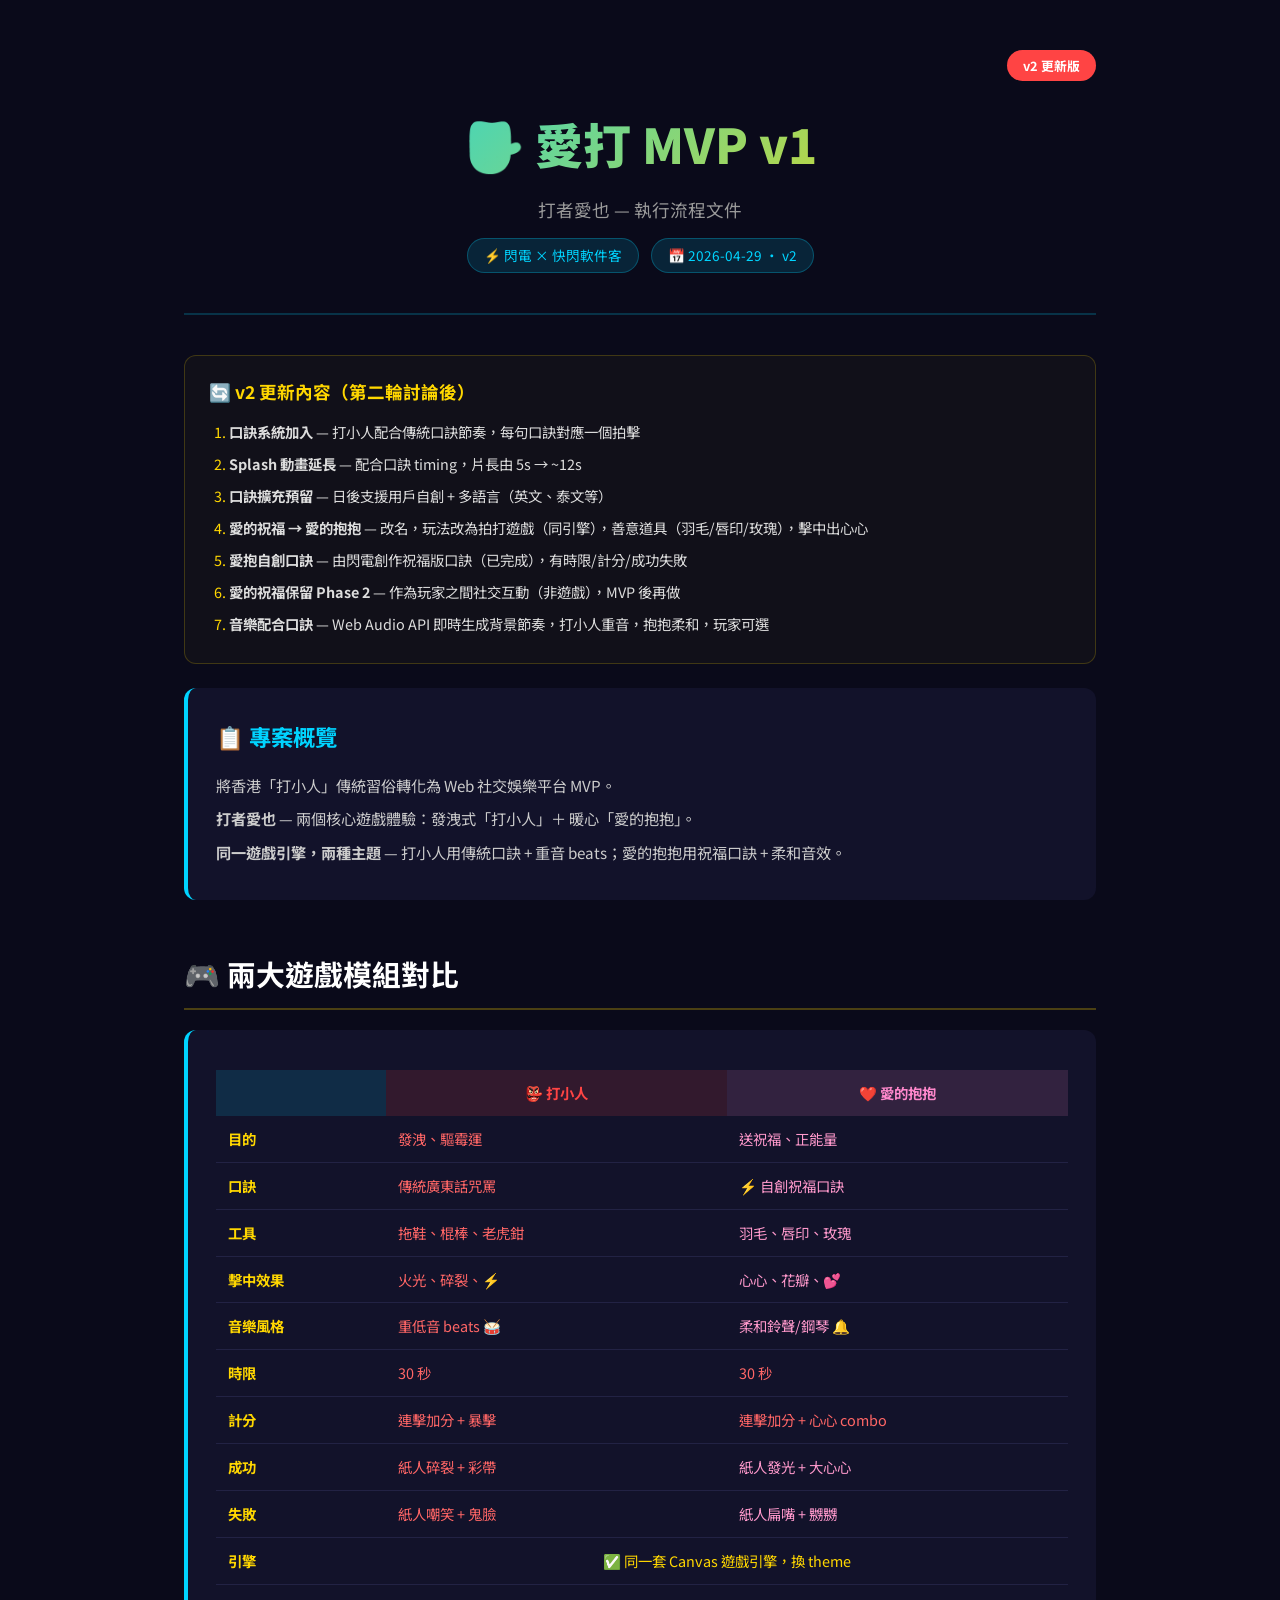
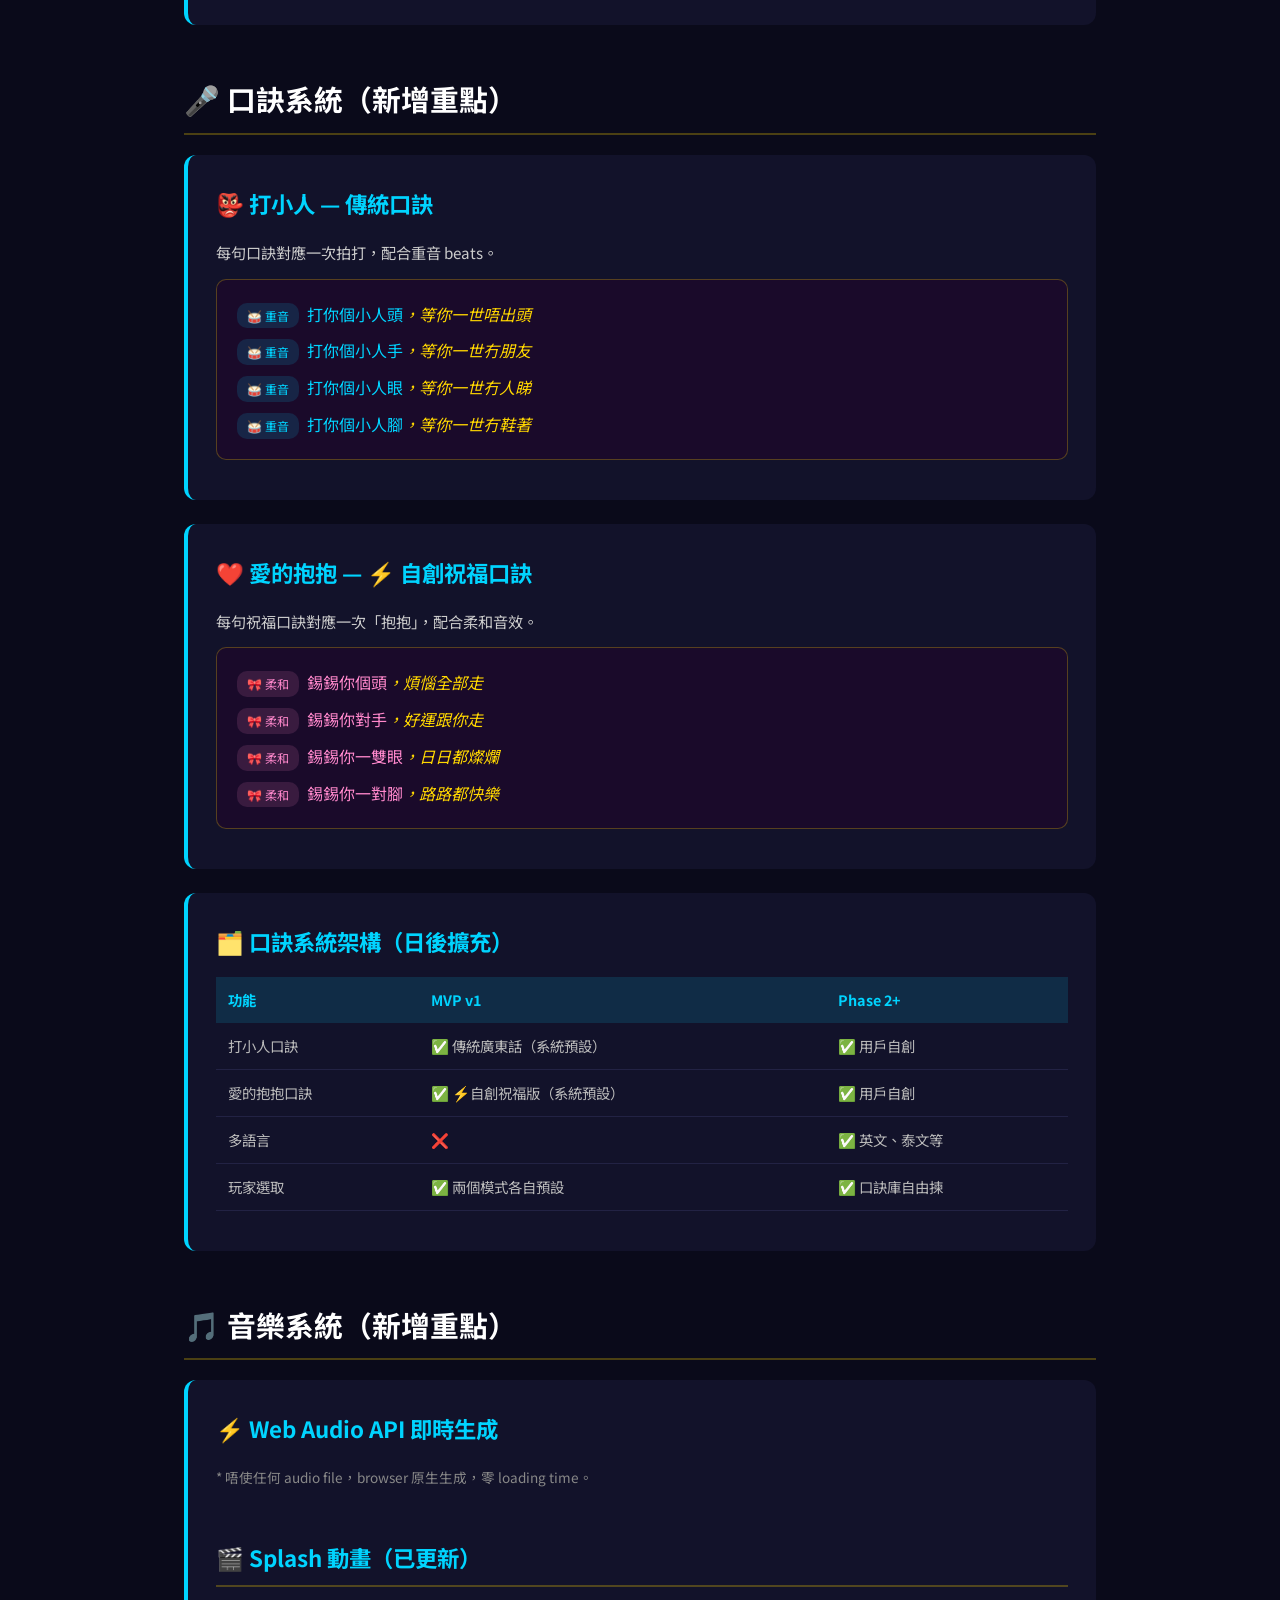
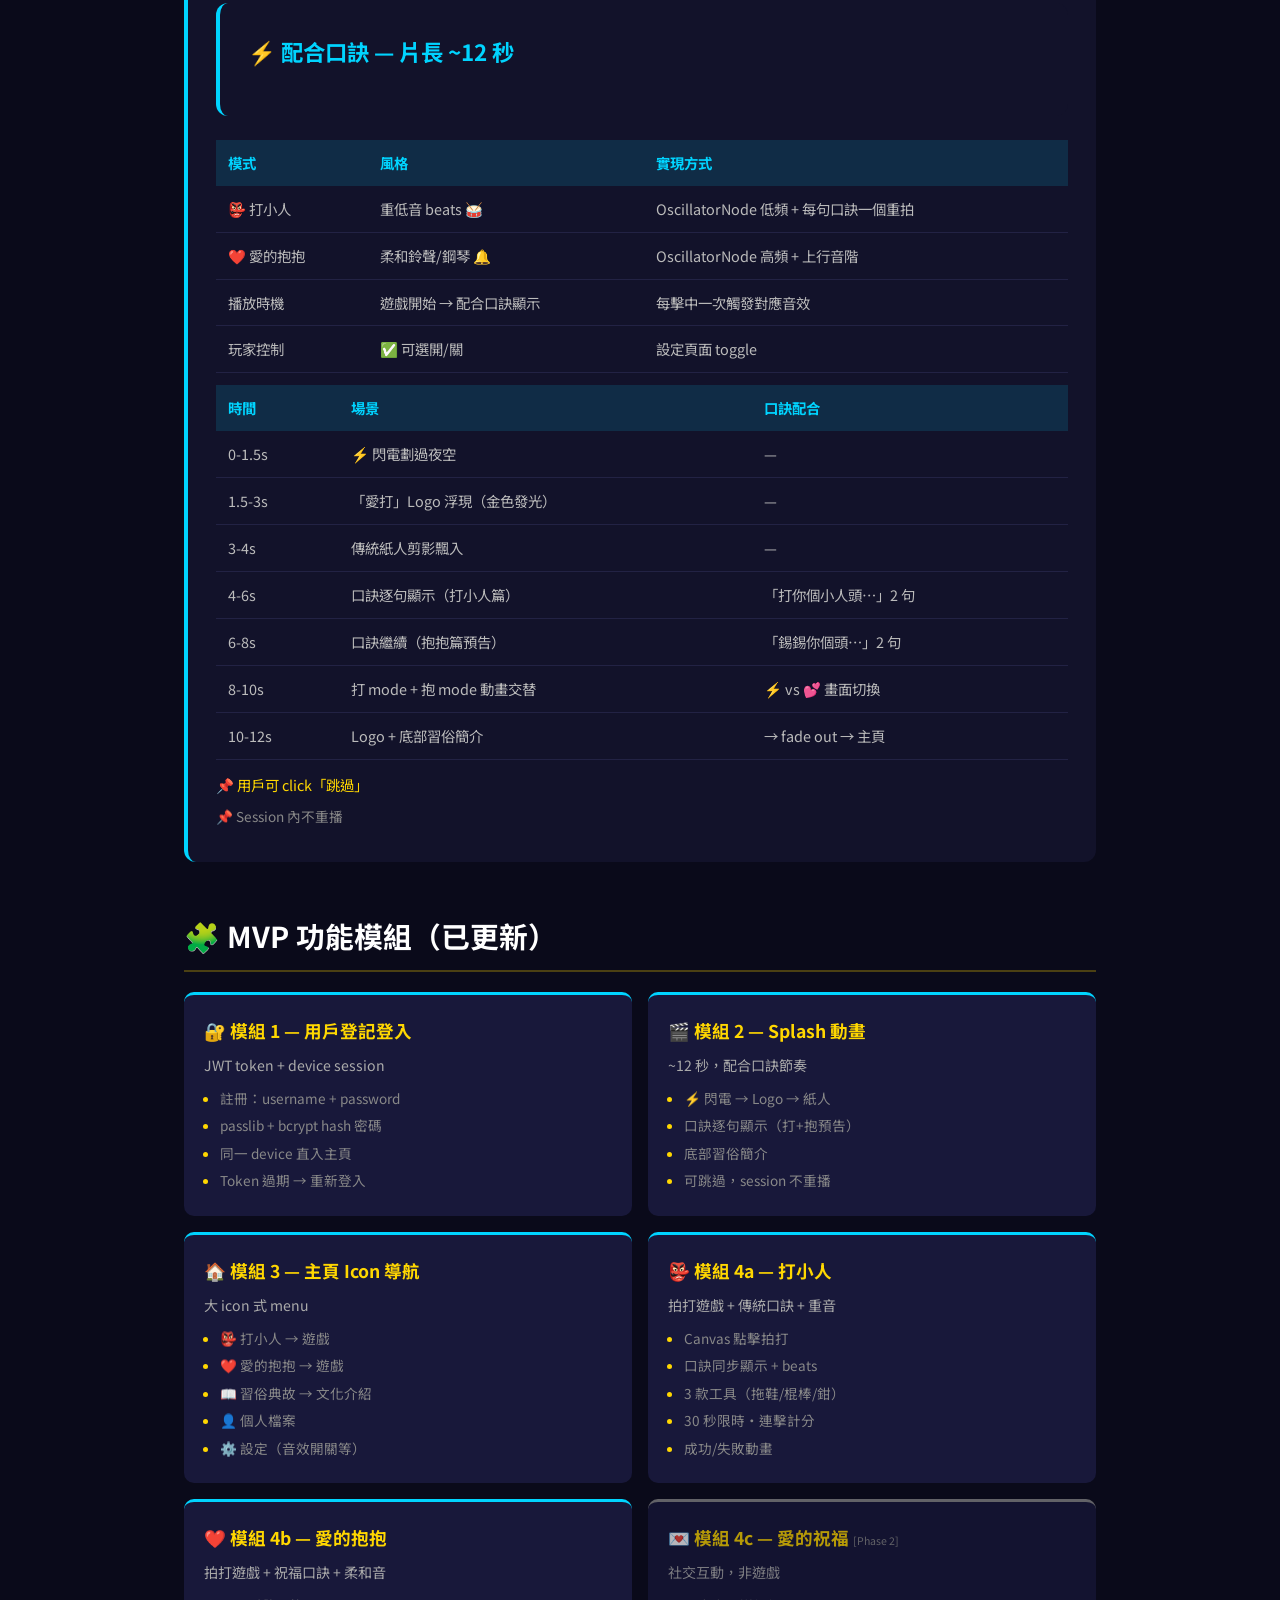
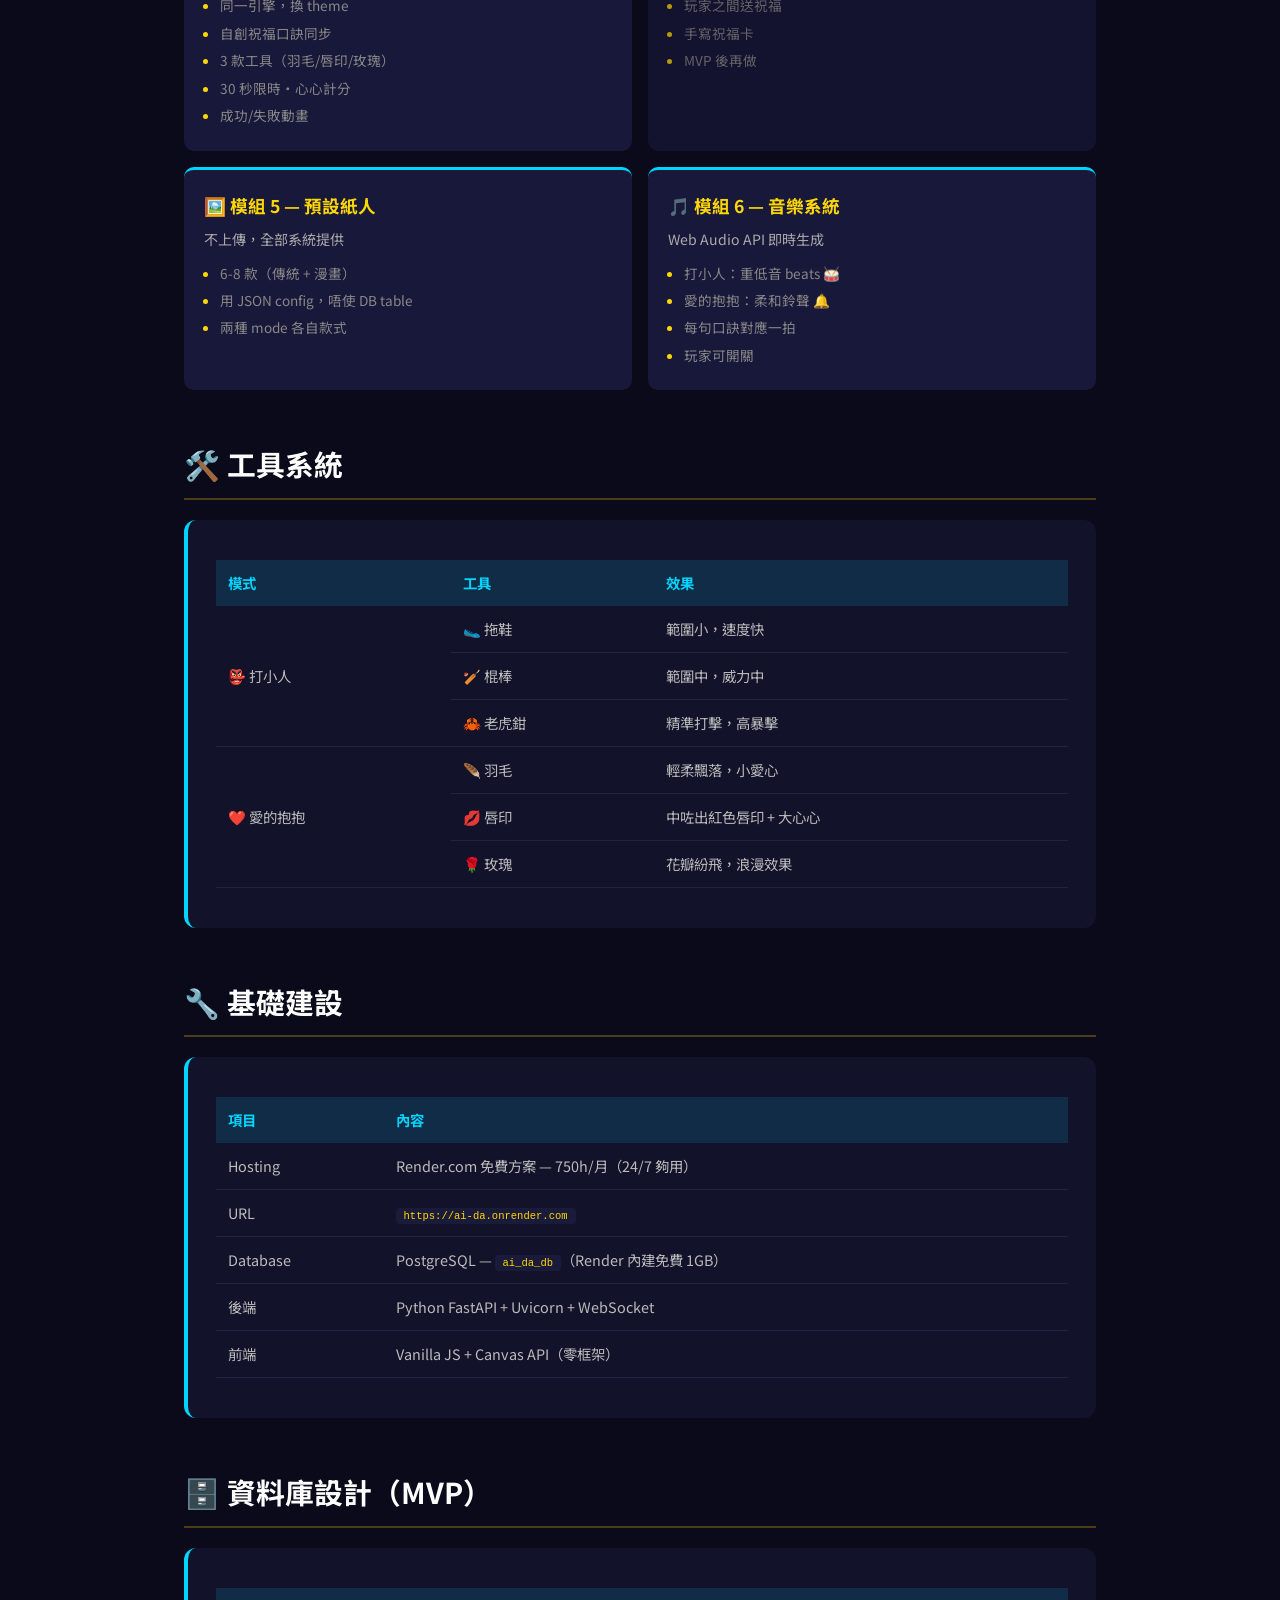
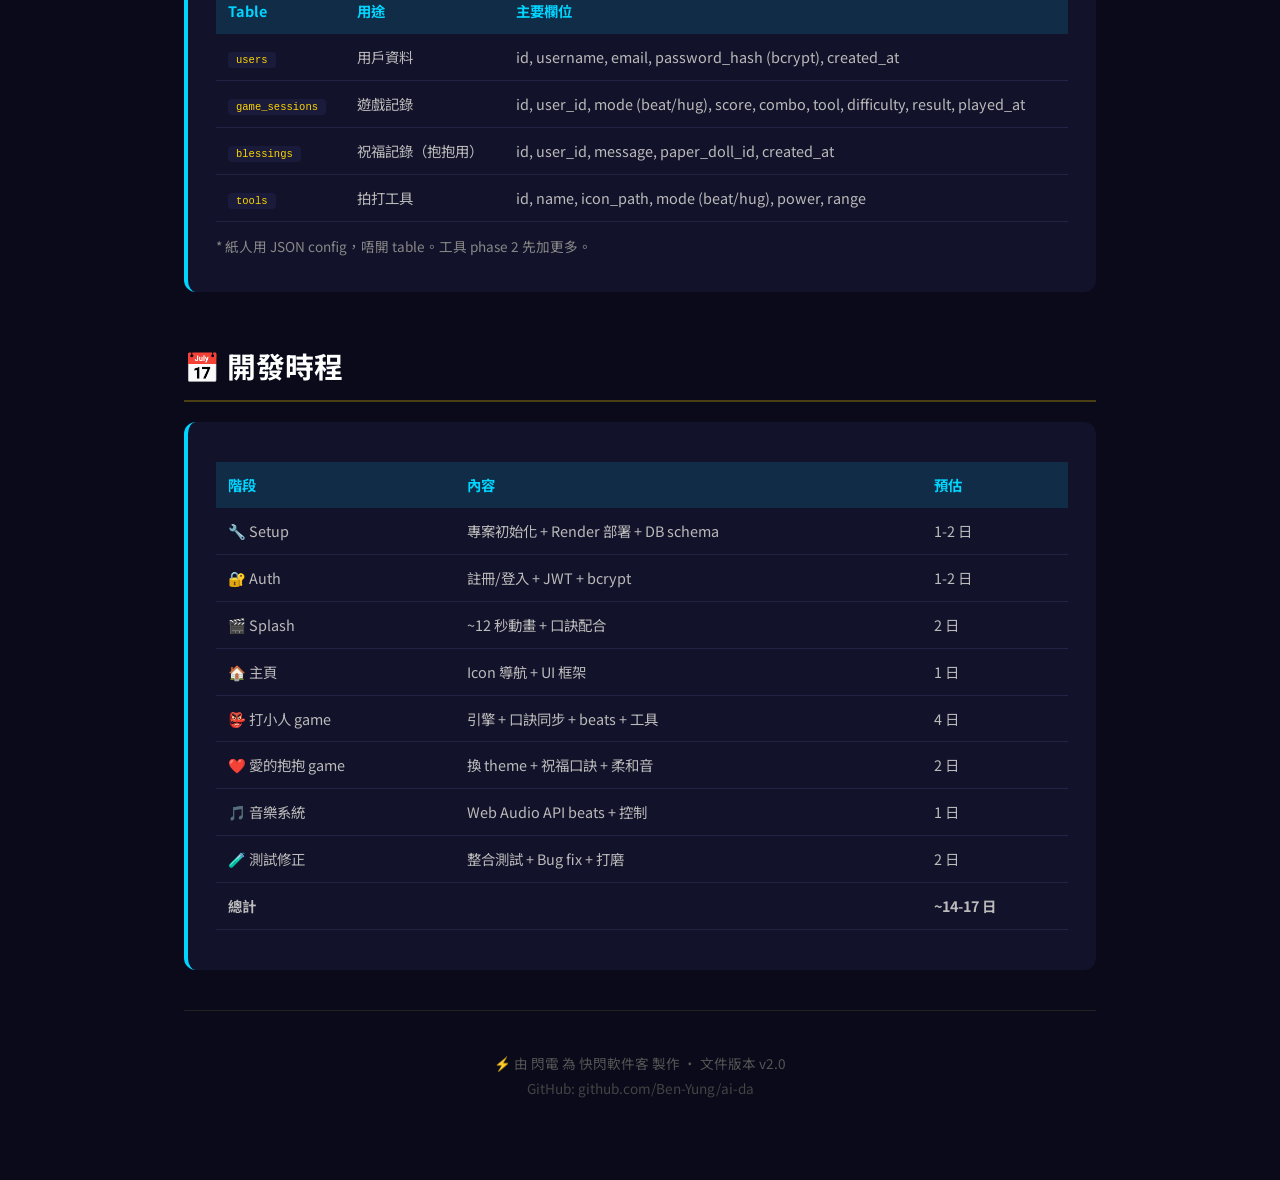
==== 愛打_MVP_v1_執行文件.html @ b616a24d "📄 v2 update: rhyme system, music, hug mode, splash timing" ====
<!DOCTYPE html>
<html lang="zh-HK">
<head>
<meta charset="UTF-8">
<meta name="viewport" content="width=device-width, initial-scale=1.0">
<title>愛打 MVP v1 — 執行流程文件（v2 更新版）</title>
<style>
  @import url('https://fonts.googleapis.com/css2?family=Noto+Sans+TC:wght@300;400;700;900&display=swap');
  * { margin: 0; padding: 0; box-sizing: border-box; }
  body {
    font-family: 'Noto Sans TC', sans-serif;
    background: #0a0a1a;
    color: #e8e8f0;
    line-height: 1.8;
  }
  .container { max-width: 960px; margin: 0 auto; padding: 40px 24px; }

  /* ── Header ── */
  header {
    text-align: center;
    padding: 60px 0 40px;
    border-bottom: 2px solid #00d4ff33;
    margin-bottom: 40px;
    position: relative;
  }
  header h1 {
    font-size: 3em;
    font-weight: 900;
    background: linear-gradient(135deg, #00d4ff, #ffd700);
    -webkit-background-clip: text;
    -webkit-text-fill-color: transparent;
  }
  header .sub { font-size: 1.1em; color: #999; margin-top: 8px; }
  header .tag {
    display: inline-block;
    background: #00d4ff22;
    color: #00d4ff;
    border: 1px solid #00d4ff44;
    padding: 4px 16px;
    border-radius: 20px;
    font-size: 0.85em;
    margin-top: 12px;
  }
  .update-badge {
    position: absolute;
    top: 10px;
    right: 0;
    background: #ff4444;
    color: #fff;
    padding: 4px 16px;
    border-radius: 20px;
    font-size: 0.8em;
    font-weight: 700;
  }

  /* ── Cards ── */
  .card {
    background: #12122a;
    border-radius: 12px;
    padding: 28px;
    margin-bottom: 24px;
    border-left: 4px solid #00d4ff;
    transition: transform .2s;
  }
  .card:hover { transform: translateX(4px); }
  .card h2 {
    font-size: 1.4em;
    color: #00d4ff;
    margin-bottom: 16px;
    display: flex;
    align-items: center;
    gap: 10px;
  }
  .card h2 .badge {
    background: #ffd70022;
    color: #ffd700;
    font-size: 0.6em;
    padding: 2px 10px;
    border-radius: 10px;
    font-weight: 400;
  }
  .card p, .card li { font-size: 0.95em; color: #ccc; margin-bottom: 6px; }
  .card ul { padding-left: 20px; }
  .card ul li::marker { color: #00d4ff; }
  .card code {
    background: #1a1a3a;
    color: #ffd700;
    padding: 2px 8px;
    border-radius: 4px;
    font-size: 0.9em;
  }

  /* ── Changelog ── */
  .changelog {
    background: #ffd70008;
    border: 1px solid #ffd70033;
    border-radius: 12px;
    padding: 20px 24px;
    margin-bottom: 24px;
  }
  .changelog h3 {
    color: #ffd700;
    font-size: 1.1em;
    margin-bottom: 12px;
  }
  .changelog li {
    color: #ddd;
    font-size: 0.9em;
    margin-bottom: 6px;
  }
  .changelog li::marker { color: #ffd700; }

  /* ── Module Grid ── */
  .module-grid {
    display: grid;
    grid-template-columns: 1fr 1fr;
    gap: 16px;
  }
  .module-card {
    background: #18183a;
    border-radius: 10px;
    padding: 20px;
    border-top: 3px solid #ffd700;
  }
  .module-card.mvp { border-top-color: #00d4ff; }
  .module-card.phase2 { border-top-color: #888; opacity: 0.7; }
  .module-card h3 { color: #ffd700; font-size: 1.1em; margin-bottom: 6px; }
  .module-card h3 .phase { font-size: 0.6em; color: #888; font-weight: 400; }
  .module-card p { font-size: 0.88em; color: #aaa; margin-bottom: 6px; }
  .module-card .steps { margin-top: 8px; padding-left: 16px; }
  .module-card .steps li { font-size: 0.85em; color: #888; margin-bottom: 3px; }
  .module-card .steps li::marker { color: #ffd700; }
  @media (max-width: 600px) { .module-grid { grid-template-columns: 1fr; } }

  /* ── Rhyme Box ── */
  .rhyme-box {
    background: #1a0a2a;
    border: 1px solid #ffd70044;
    border-radius: 10px;
    padding: 16px 20px;
    margin: 12px 0;
    font-style: italic;
  }
  .rhyme-box .line {
    padding: 4px 0;
    font-size: 1em;
    color: #ffd700;
  }
  .rhyme-box .beat {
    color: #00d4ff;
    font-style: normal;
  }
  .rhyme-box .gentle {
    color: #ff88cc;
    font-style: normal;
  }
  .rhyme-label {
    display: inline-block;
    font-size: 0.75em;
    padding: 2px 10px;
    border-radius: 10px;
    margin-right: 8px;
    font-style: normal;
  }
  .rhyme-label.beat-label { background: #00d4ff22; color: #00d4ff; }
  .rhyme-label.heart-label { background: #ff88cc22; color: #ff88cc; }

  /* ── Tech Stack ── */
  .tech-row { display: flex; flex-wrap: wrap; gap: 10px; margin: 10px 0; }
  .tech-tag {
    background: #00d4ff11;
    border: 1px solid #00d4ff33;
    padding: 6px 14px;
    border-radius: 6px;
    font-size: 0.85em;
    color: #00d4ff;
  }
  .tech-tag strong { color: #fff; }

  /* ── Table ── */
  table {
    width: 100%;
    border-collapse: collapse;
    margin: 12px 0;
    font-size: 0.9em;
  }
  th {
    background: #00d4ff22;
    color: #00d4ff;
    padding: 10px 12px;
    text-align: left;
    font-weight: 700;
  }
  td {
    padding: 10px 12px;
    border-bottom: 1px solid #222244;
    color: #bbb;
  }
  tr:hover td { background: #00d4ff08; }

  /* ── Section titles ── */
  .section-title {
    font-size: 1.8em;
    font-weight: 700;
    margin: 48px 0 20px;
    padding-bottom: 8px;
    border-bottom: 2px solid #ffd70044;
    color: #fff;
  }

  /* ── Footer ── */
  footer {
    text-align: center;
    padding: 40px 0;
    color: #555;
    font-size: 0.85em;
    border-top: 1px solid #222;
    margin-top: 40px;
  }

  /* ── Comparison Table ── */
  .compare { width: 100%; margin: 12px 0; }
  .compare th { text-align: center; }
  .compare th.beat { background: #ff444422; color: #ff4444; }
  .compare th.hug { background: #ff88cc22; color: #ff88cc; }
  .compare td:first-child { color: #ffd700; font-weight: 700; }
  .compare td.beat-col { color: #ff6666; }
  .compare td.hug-col { color: #ff99cc; }
</style>
</head>
<body>

<div class="container">

<!-- ══════ HEADER ══════ -->
<header>
  <span class="update-badge">v2 更新版</span>
  <h1>👺 愛打 MVP v1</h1>
  <p class="sub">打者愛也 — 執行流程文件</p>
  <span class="tag">⚡ 閃電 × 快閃軟件客</span>
  <span class="tag" style="margin-left:8px">📅 2026-04-29 · v2</span>
</header>

<!-- ══════ CHANGELOG ══════ -->
<div class="changelog">
  <h3>🔄 v2 更新內容（第二輪討論後）</h3>
  <ol style="padding-left:20px">
    <li><strong>口訣系統加入</strong> — 打小人配合傳統口訣節奏，每句口訣對應一個拍擊</li>
    <li><strong>Splash 動畫延長</strong> — 配合口訣 timing，片長由 5s → ~12s</li>
    <li><strong>口訣擴充預留</strong> — 日後支援用戶自創 + 多語言（英文、泰文等）</li>
    <li><strong>愛的祝福 → 愛的抱抱</strong> — 改名，玩法改為拍打遊戲（同引擎），善意道具（羽毛/唇印/玫瑰），擊中出心心</li>
    <li><strong>愛抱自創口訣</strong> — 由閃電創作祝福版口訣（已完成），有時限/計分/成功失敗</li>
    <li><strong>愛的祝福保留 Phase 2</strong> — 作為玩家之間社交互動（非遊戲），MVP 後再做</li>
    <li><strong>音樂配合口訣</strong> — Web Audio API 即時生成背景節奏，打小人重音，抱抱柔和，玩家可選</li>
  </ol>
</div>

<!-- ══════ OVERVIEW ══════ -->
<div class="card">
  <h2>📋 專案概覽</h2>
  <p>將香港「打小人」傳統習俗轉化為 Web 社交娛樂平台 MVP。</p>
  <p><strong>打者愛也</strong> — 兩個核心遊戲體驗：發洩式「打小人」＋ 暖心「愛的抱抱」。</p>
  <p><strong>同一遊戲引擎，兩種主題</strong> — 打小人用傳統口訣 + 重音 beats；愛的抱抱用祝福口訣 + 柔和音效。</p>
</div>

<!-- ══════ GAME COMPARISON ══════ -->
<h2 class="section-title">🎮 兩大遊戲模組對比</h2>

<div class="card">
  <table class="compare">
    <tr>
      <th style="width:20%"></th>
      <th class="beat" style="width:40%">👺 打小人</th>
      <th class="hug" style="width:40%">❤️ 愛的抱抱</th>
    </tr>
    <tr>
      <td>目的</td>
      <td class="beat-col">發洩、驅霉運</td>
      <td class="hug-col">送祝福、正能量</td>
    </tr>
    <tr>
      <td>口訣</td>
      <td class="beat-col">傳統廣東話咒罵</td>
      <td class="hug-col">⚡ 自創祝福口訣</td>
    </tr>
    <tr>
      <td>工具</td>
      <td class="beat-col">拖鞋、棍棒、老虎鉗</td>
      <td class="hug-col">羽毛、唇印、玫瑰</td>
    </tr>
    <tr>
      <td>擊中效果</td>
      <td class="beat-col">火光、碎裂、⚡</td>
      <td class="hug-col">心心、花瓣、💕</td>
    </tr>
    <tr>
      <td>音樂風格</td>
      <td class="beat-col">重低音 beats 🥁</td>
      <td class="hug-col">柔和鈴聲/鋼琴 🔔</td>
    </tr>
    <tr>
      <td>時限</td>
      <td class="beat-col">30 秒</td>
      <td class="beat-col">30 秒</td>
    </tr>
    <tr>
      <td>計分</td>
      <td class="beat-col">連擊加分 + 暴擊</td>
      <td class="beat-col">連擊加分 + 心心 combo</td>
    </tr>
    <tr>
      <td>成功</td>
      <td class="beat-col">紙人碎裂 + 彩帶</td>
      <td class="hug-col">紙人發光 + 大心心</td>
    </tr>
    <tr>
      <td>失敗</td>
      <td class="beat-col">紙人嘲笑 + 鬼臉</td>
      <td class="hug-col">紙人扁嘴 + 嬲嬲</td>
    </tr>
    <tr>
      <td>引擎</td>
      <td colspan="2" style="text-align:center;color:#ffd700">✅ 同一套 Canvas 遊戲引擎，換 theme</td>
    </tr>
  </table>
</div>

<!-- ══════ RHYME SYSTEM ══════ -->
<h2 class="section-title">🎤 口訣系統（新增重點）</h2>

<div class="card">
  <h2>👺 打小人 — 傳統口訣</h2>
  <p>每句口訣對應一次拍打，配合重音 beats。</p>
  <div class="rhyme-box">
    <div class="line"><span class="rhyme-label beat-label">🥁 重音</span><span class="beat">打你個小人頭</span>，等你一世唔出頭</div>
    <div class="line"><span class="rhyme-label beat-label">🥁 重音</span><span class="beat">打你個小人手</span>，等你一世冇朋友</div>
    <div class="line"><span class="rhyme-label beat-label">🥁 重音</span><span class="beat">打你個小人眼</span>，等你一世冇人睇</div>
    <div class="line"><span class="rhyme-label beat-label">🥁 重音</span><span class="beat">打你個小人腳</span>，等你一世冇鞋著</div>
  </div>
</div>

<div class="card">
  <h2>❤️ 愛的抱抱 — ⚡ 自創祝福口訣</h2>
  <p>每句祝福口訣對應一次「抱抱」，配合柔和音效。</p>
  <div class="rhyme-box">
    <div class="line"><span class="rhyme-label heart-label">🎀 柔和</span><span class="gentle">錫錫你個頭</span>，煩惱全部走</div>
    <div class="line"><span class="rhyme-label heart-label">🎀 柔和</span><span class="gentle">錫錫你對手</span>，好運跟你走</div>
    <div class="line"><span class="rhyme-label heart-label">🎀 柔和</span><span class="gentle">錫錫你一雙眼</span>，日日都燦爛</div>
    <div class="line"><span class="rhyme-label heart-label">🎀 柔和</span><span class="gentle">錫錫你一對腳</span>，路路都快樂</div>
  </div>
</div>

<div class="card">
  <h2>🗂️ 口訣系統架構（日後擴充）</h2>
  <table>
    <tr><th>功能</th><th>MVP v1</th><th>Phase 2+</th></tr>
    <tr><td>打小人口訣</td><td>✅ 傳統廣東話（系統預設）</td><td>✅ 用戶自創</td></tr>
    <tr><td>愛的抱抱口訣</td><td>✅ ⚡自創祝福版（系統預設）</td><td>✅ 用戶自創</td></tr>
    <tr><td>多語言</td><td>❌</td><td>✅ 英文、泰文等</td></tr>
    <tr><td>玩家選取</td><td>✅ 兩個模式各自預設</td><td>✅ 口訣庫自由揀</td></tr>
  </table>
</div>

<!-- ══════ MUSIC SYSTEM ══════ -->
<h2 class="section-title">🎵 音樂系統（新增重點）</h2>

<div class="card">
  <h2>⚡ Web Audio API 即時生成</h2>
  <table>
    <tr><th>模式</th><th>風格</th><th>實現方式</th></tr>
    <tr><td>👺 打小人</td><td>重低音 beats 🥁</td><td>OscillatorNode 低頻 + 每句口訣一個重拍</td></tr>
    <tr><td>❤️ 愛的抱抱</td><td>柔和鈴聲/鋼琴 🔔</td><td>OscillatorNode 高頻 + 上行音階</td></tr>
    <tr><td>播放時機</td><td>遊戲開始 → 配合口訣顯示</td><td>每擊中一次觸發對應音效</td></tr>
    <tr><td>玩家控制</td><td>✅ 可選開/關</td><td>設定頁面 toggle</td></tr>
  </ul>
  <p style="margin-top:8px;color:#888;font-size:0.85em">* 唔使任何 audio file，browser 原生生成，零 loading time。</p>
</div>

<!-- ══════ SPLASH ANIMATION ══════ -->
<h2 class="section-title">🎬 Splash 動畫（已更新）</h2>

<div class="card">
  <h2>⚡ 配合口訣 — 片長 ~12 秒</h2>
  <table>
    <tr><th>時間</th><th>場景</th><th>口訣配合</th></tr>
    <tr><td>0-1.5s</td><td>⚡ 閃電劃過夜空</td><td>—</td></tr>
    <tr><td>1.5-3s</td><td>「愛打」Logo 浮現（金色發光）</td><td>—</td></tr>
    <tr><td>3-4s</td><td>傳統紙人剪影飄入</td><td>—</td></tr>
    <tr><td>4-6s</td><td>口訣逐句顯示（打小人篇）</td><td>「打你個小人頭⋯」2 句</td></tr>
    <tr><td>6-8s</td><td>口訣繼續（抱抱篇預告）</td><td>「錫錫你個頭⋯」2 句</td></tr>
    <tr><td>8-10s</td><td>打 mode + 抱 mode 動畫交替</td><td>⚡ vs 💕 畫面切換</td></tr>
    <tr><td>10-12s</td><td>Logo + 底部習俗簡介</td><td>→ fade out → 主頁</td></tr>
  </table>
  <p style="margin-top:8px;color:#ffd700;font-size:0.9em">📌 用戶可 click「跳過」</p>
  <p style="color:#888;font-size:0.85em">📌 Session 內不重播</p>
</div>

<!-- ══════ MODULES ══════ -->
<h2 class="section-title">🧩 MVP 功能模組（已更新）</h2>

<div class="module-grid">

  <div class="module-card mvp">
    <h3>🔐 模組 1 — 用戶登記登入</h3>
    <p>JWT token + device session</p>
    <ul class="steps">
      <li>註冊：username + password</li>
      <li>passlib + bcrypt hash 密碼</li>
      <li>同一 device 直入主頁</li>
      <li>Token 過期 → 重新登入</li>
    </ul>
  </div>

  <div class="module-card mvp">
    <h3>🎬 模組 2 — Splash 動畫</h3>
    <p>~12 秒，配合口訣節奏</p>
    <ul class="steps">
      <li>⚡ 閃電 → Logo → 紙人</li>
      <li>口訣逐句顯示（打+抱預告）</li>
      <li>底部習俗簡介</li>
      <li>可跳過，session 不重播</li>
    </ul>
  </div>

  <div class="module-card mvp">
    <h3>🏠 模組 3 — 主頁 Icon 導航</h3>
    <p>大 icon 式 menu</p>
    <ul class="steps">
      <li>👺 打小人 → 遊戲</li>
      <li>❤️ 愛的抱抱 → 遊戲</li>
      <li>📖 習俗典故 → 文化介紹</li>
      <li>👤 個人檔案</li>
      <li>⚙️ 設定（音效開關等）</li>
    </ul>
  </div>

  <div class="module-card mvp">
    <h3>👺 模組 4a — 打小人</h3>
    <p>拍打遊戲 + 傳統口訣 + 重音</p>
    <ul class="steps">
      <li>Canvas 點擊拍打</li>
      <li>口訣同步顯示 + beats</li>
      <li>3 款工具（拖鞋/棍棒/鉗）</li>
      <li>30 秒限時·連擊計分</li>
      <li>成功/失敗動畫</li>
    </ul>
  </div>

  <div class="module-card mvp">
    <h3>❤️ 模組 4b — 愛的抱抱</h3>
    <p>拍打遊戲 + 祝福口訣 + 柔和音</p>
    <ul class="steps">
      <li>同一引擎，換 theme</li>
      <li>自創祝福口訣同步</li>
      <li>3 款工具（羽毛/唇印/玫瑰）</li>
      <li>30 秒限時·心心計分</li>
      <li>成功/失敗動畫</li>
    </ul>
  </div>

  <div class="module-card phase2">
    <h3>💌 模組 4c — 愛的祝福 <span class="phase">[Phase 2]</span></h3>
    <p>社交互動，非遊戲</p>
    <ul class="steps">
      <li>玩家之間送祝福</li>
      <li>手寫祝福卡</li>
      <li>MVP 後再做</li>
    </ul>
  </div>

  <div class="module-card mvp">
    <h3>🖼️ 模組 5 — 預設紙人</h3>
    <p>不上傳，全部系統提供</p>
    <ul class="steps">
      <li>6-8 款（傳統 + 漫畫）</li>
      <li>用 JSON config，唔使 DB table</li>
      <li>兩種 mode 各自款式</li>
    </ul>
  </div>

  <div class="module-card mvp">
    <h3>🎵 模組 6 — 音樂系統</h3>
    <p>Web Audio API 即時生成</p>
    <ul class="steps">
      <li>打小人：重低音 beats 🥁</li>
      <li>愛的抱抱：柔和鈴聲 🔔</li>
      <li>每句口訣對應一拍</li>
      <li>玩家可開關</li>
    </ul>
  </div>

</div>

<!-- ══════ TOOLS ══════ -->
<h2 class="section-title">🛠️ 工具系統</h2>

<div class="card">
  <table>
    <tr><th>模式</th><th>工具</th><th>效果</th></tr>
    <tr><td rowspan="3">👺 打小人</td><td>🥿 拖鞋</td><td>範圍小，速度快</td></tr>
    <tr><td>🏏 棍棒</td><td>範圍中，威力中</td></tr>
    <tr><td>🦀 老虎鉗</td><td>精準打擊，高暴擊</td></tr>
    <tr><td rowspan="3">❤️ 愛的抱抱</td><td>🪶 羽毛</td><td>輕柔飄落，小愛心</td></tr>
    <tr><td>💋 唇印</td><td>中咗出紅色唇印 + 大心心</td></tr>
    <tr><td>🌹 玫瑰</td><td>花瓣紛飛，浪漫效果</td></tr>
  </table>
</div>

<!-- ══════ INFRASTRUCTURE ══════ -->
<h2 class="section-title">🔧 基礎建設</h2>

<div class="card">
  <table>
    <tr><th>項目</th><th>內容</th></tr>
    <tr><td>Hosting</td><td>Render.com 免費方案 — 750h/月（24/7 夠用）</td></tr>
    <tr><td>URL</td><td><code>https://ai-da.onrender.com</code></td></tr>
    <tr><td>Database</td><td>PostgreSQL — <code>ai_da_db</code>（Render 內建免費 1GB）</td></tr>
    <tr><td>後端</td><td>Python FastAPI + Uvicorn + WebSocket</td></tr>
    <tr><td>前端</td><td>Vanilla JS + Canvas API（零框架）</td></tr>
  </table>
</div>

<!-- ══════ DB ══════ -->
<h2 class="section-title">🗄️ 資料庫設計（MVP）</h2>

<div class="card">
  <table>
    <tr><th>Table</th><th>用途</th><th>主要欄位</th></tr>
    <tr><td><code>users</code></td><td>用戶資料</td><td>id, username, email, password_hash (bcrypt), created_at</td></tr>
    <tr><td><code>game_sessions</code></td><td>遊戲記錄</td><td>id, user_id, mode (beat/hug), score, combo, tool, difficulty, result, played_at</td></tr>
    <tr><td><code>blessings</code></td><td>祝福記錄（抱抱用）</td><td>id, user_id, message, paper_doll_id, created_at</td></tr>
    <tr><td><code>tools</code></td><td>拍打工具</td><td>id, name, icon_path, mode (beat/hug), power, range</td></tr>
  </table>
  <p style="margin-top:8px;color:#888;font-size:0.85em">* 紙人用 JSON config，唔開 table。工具 phase 2 先加更多。</p>
</div>

<!-- ══════ SCHEDULE ══════ -->
<h2 class="section-title">📅 開發時程</h2>

<div class="card">
  <table>
    <tr><th>階段</th><th>內容</th><th>預估</th></tr>
    <tr><td>🔧 Setup</td><td>專案初始化 + Render 部署 + DB schema</td><td>1-2 日</td></tr>
    <tr><td>🔐 Auth</td><td>註冊/登入 + JWT + bcrypt</td><td>1-2 日</td></tr>
    <tr><td>🎬 Splash</td><td>~12 秒動畫 + 口訣配合</td><td>2 日</td></tr>
    <tr><td>🏠 主頁</td><td>Icon 導航 + UI 框架</td><td>1 日</td></tr>
    <tr><td>👺 打小人 game</td><td>引擎 + 口訣同步 + beats + 工具</td><td>4 日</td></tr>
    <tr><td>❤️ 愛的抱抱 game</td><td>換 theme + 祝福口訣 + 柔和音</td><td>2 日</td></tr>
    <tr><td>🎵 音樂系統</td><td>Web Audio API beats + 控制</td><td>1 日</td></tr>
    <tr><td>🧪 測試修正</td><td>整合測試 + Bug fix + 打磨</td><td>2 日</td></tr>
    <tr><td><strong>總計</strong></td><td></td><td><strong>~14-17 日</strong></td></tr>
  </table>
</div>

<!-- ══════ FOOTER ══════ -->
<footer>
  ⚡ 由 閃電 為 快閃軟件客 製作 · 文件版本 v2.0<br>
  <span style="color:#444">GitHub: github.com/Ben-Yung/ai-da</span>
</footer>

</div>
</body>
</html>
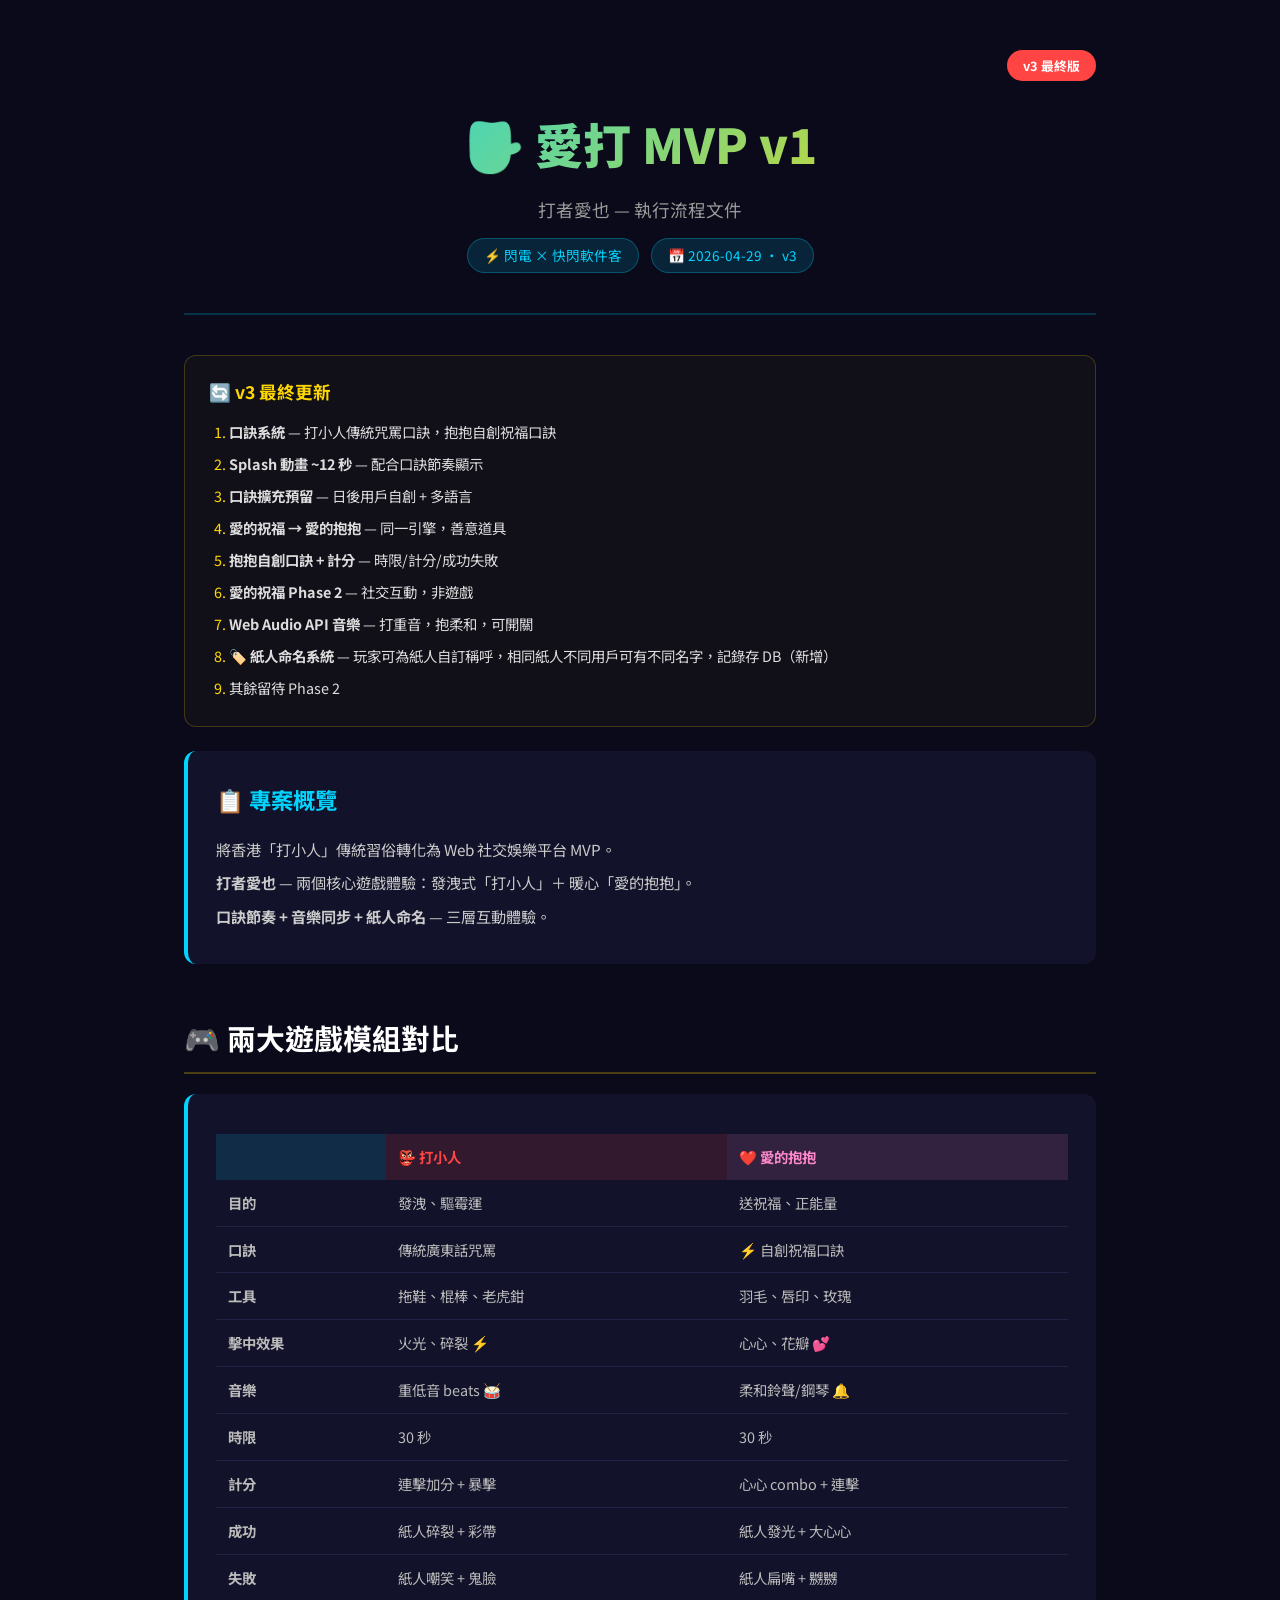
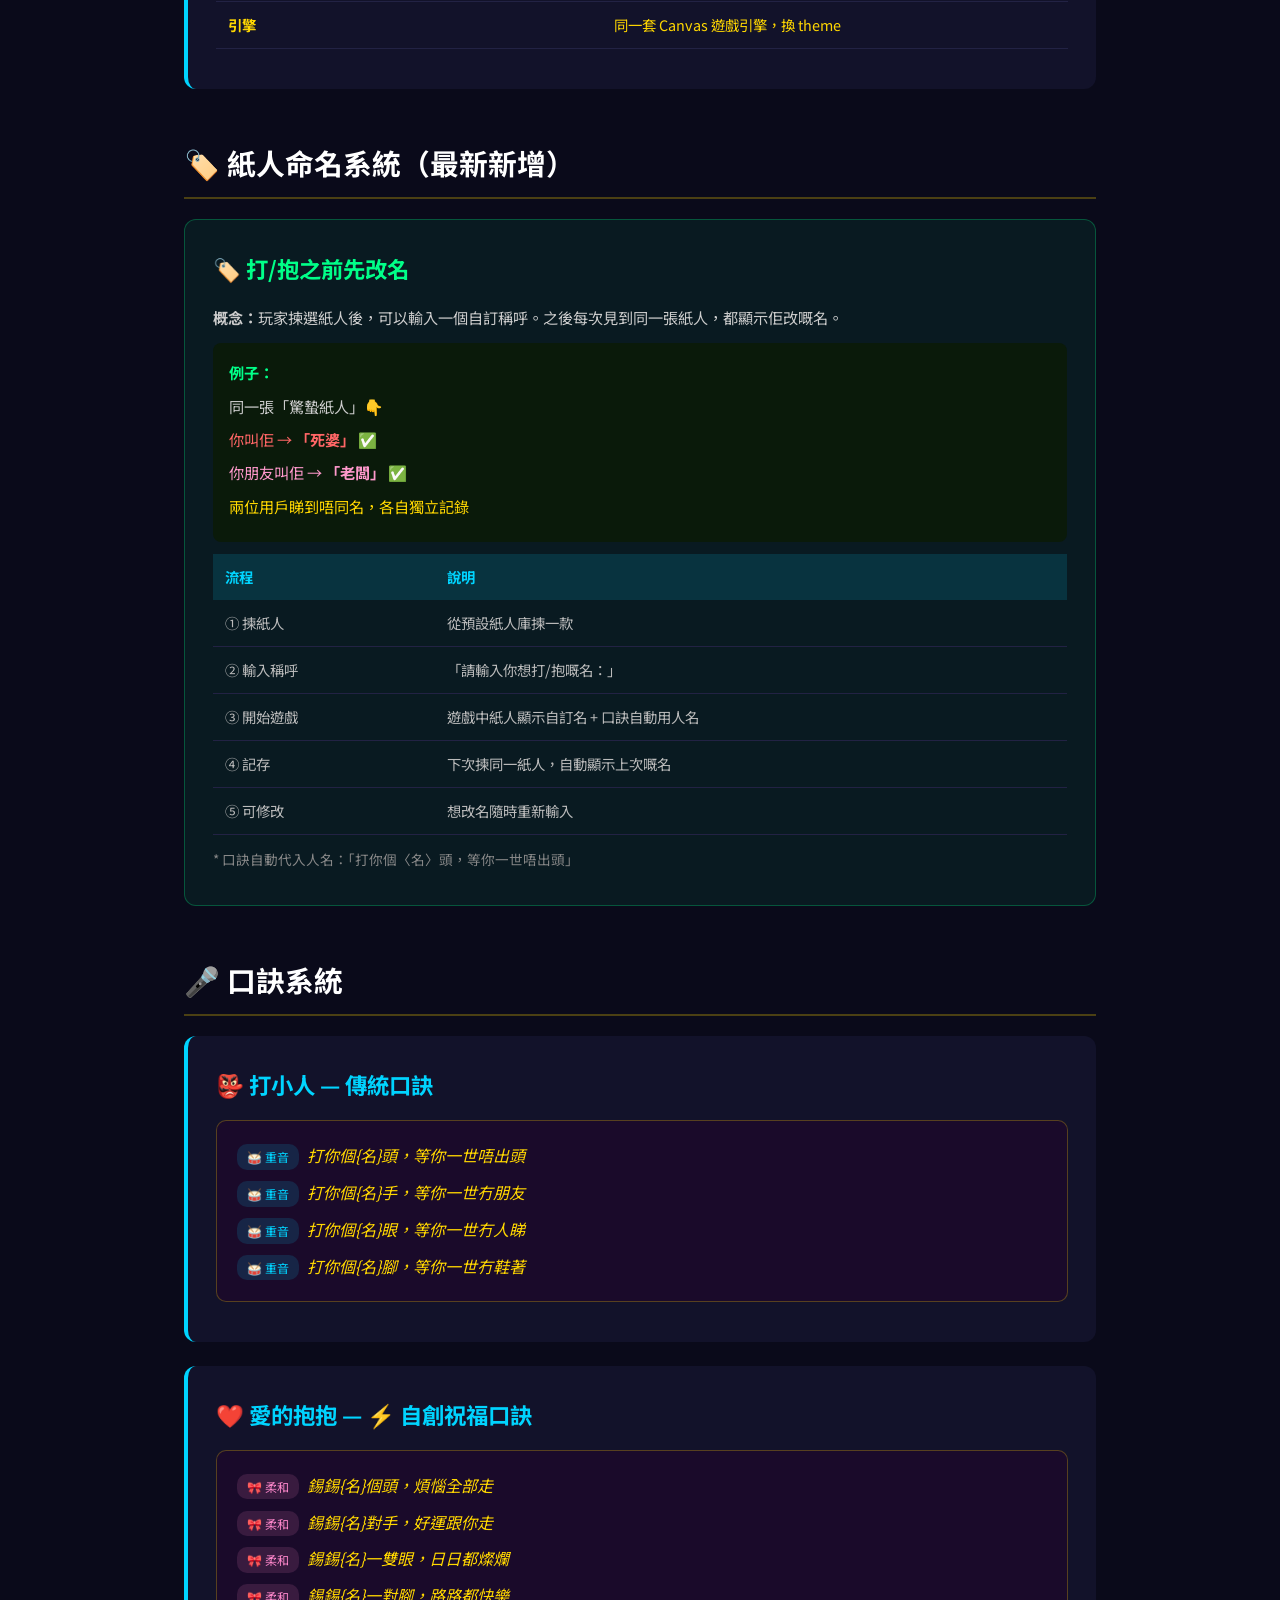
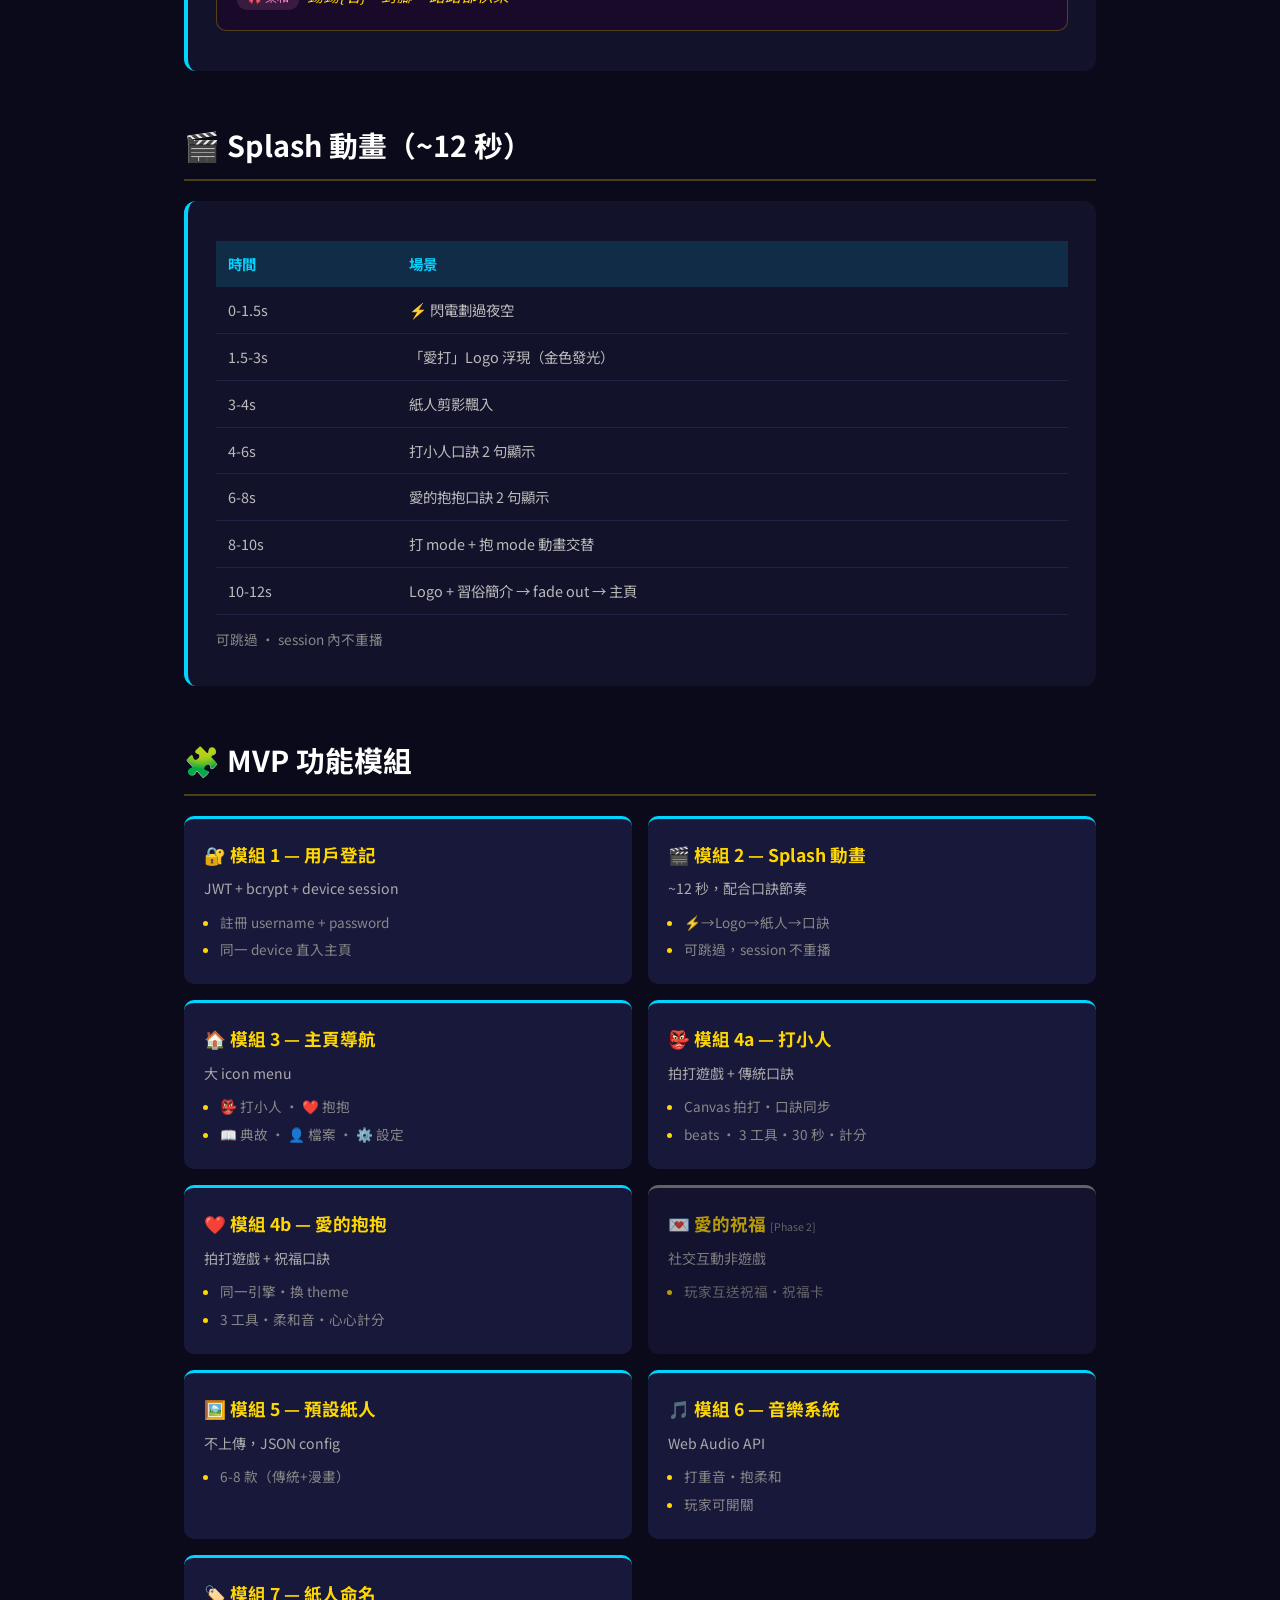
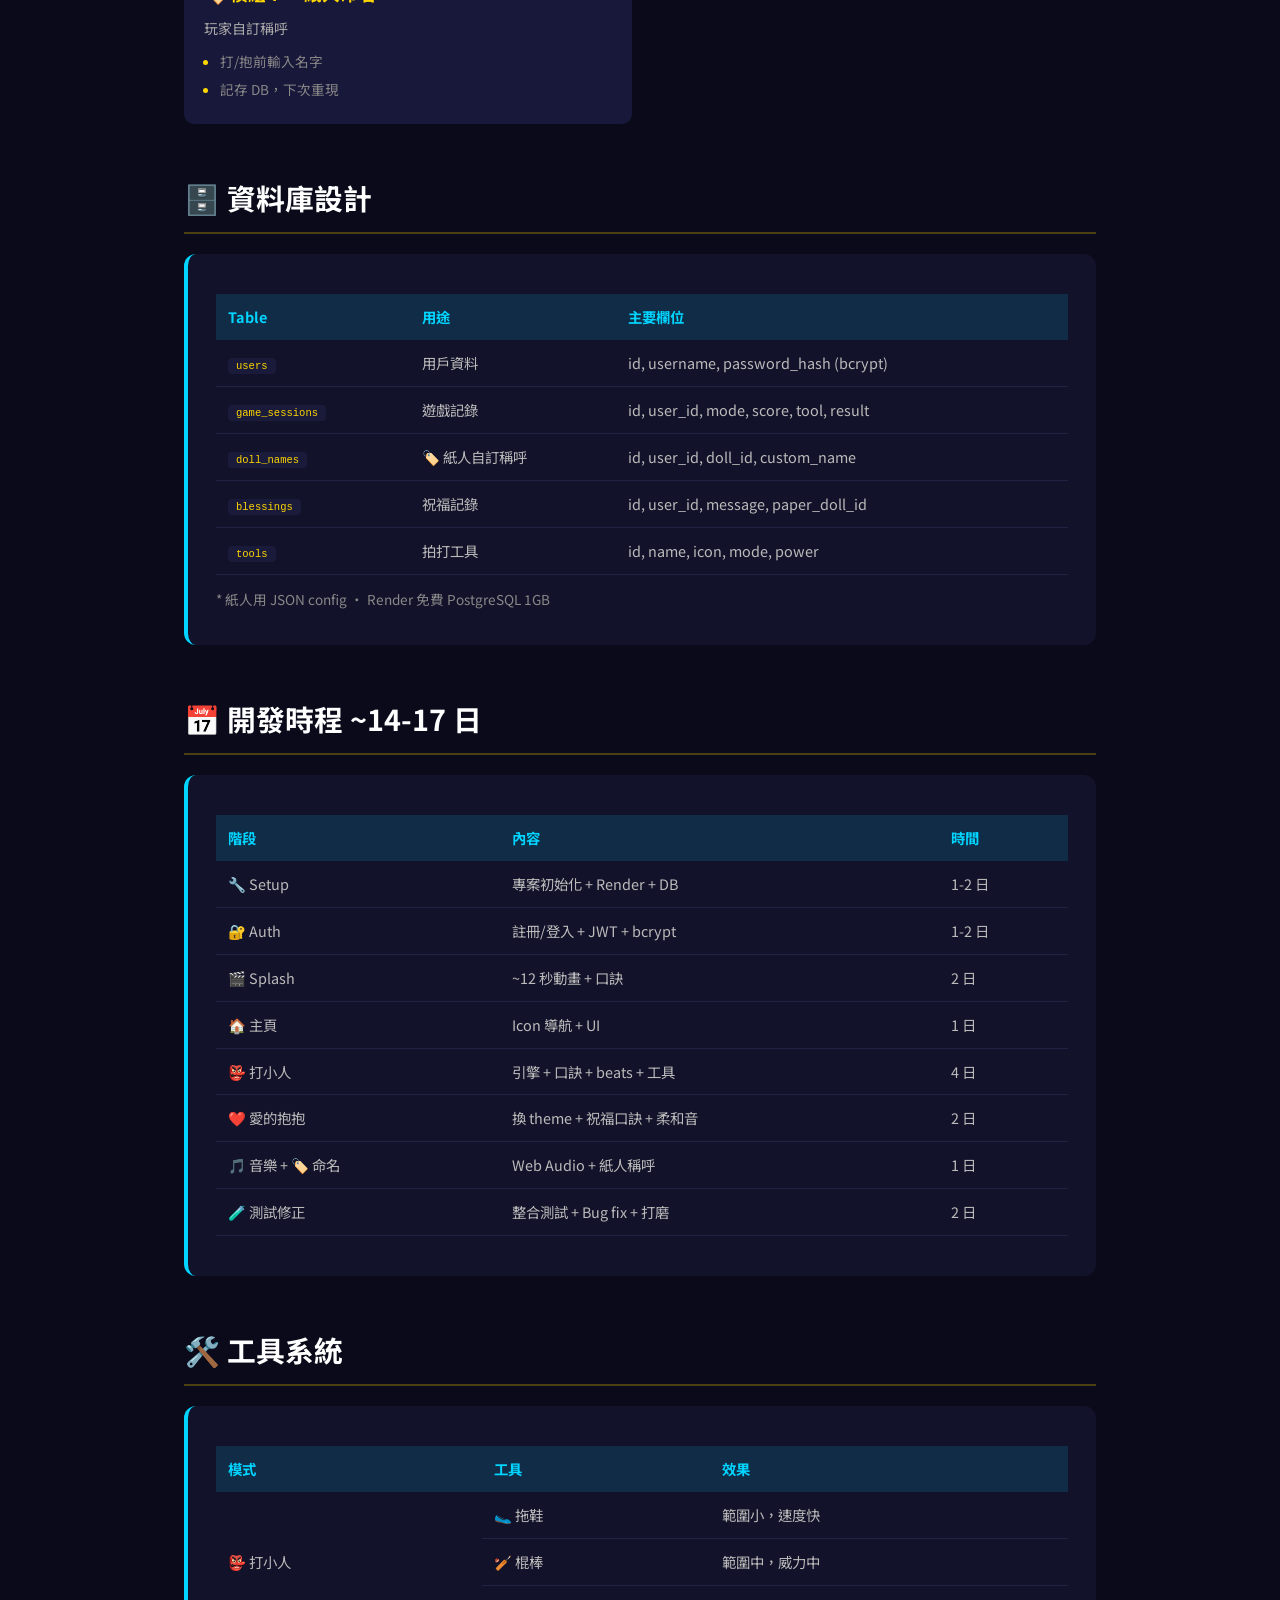
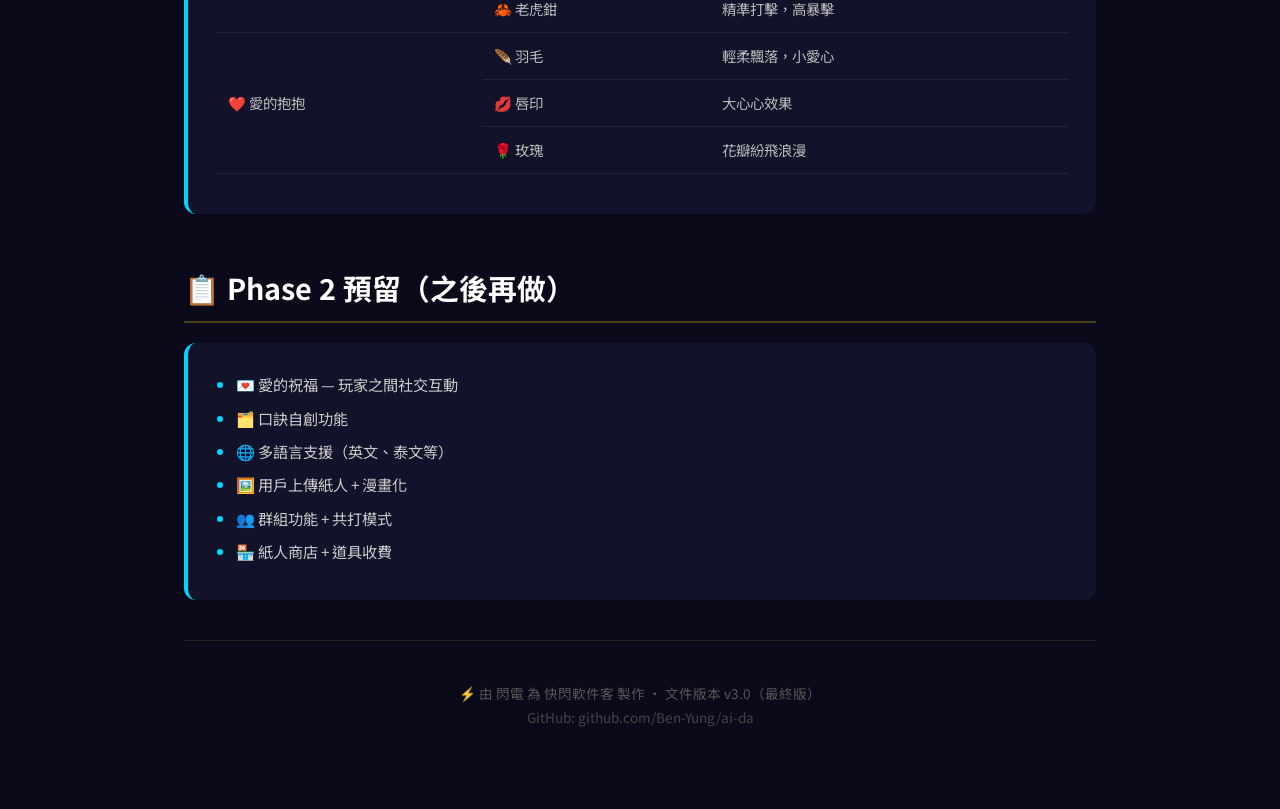
==== commit 67b70781: "📄 v3 final: add naming system (doll_names table)" ====
--- a/愛打_MVP_v1_執行文件.html
+++ b/愛打_MVP_v1_執行文件.html
@@ -3,7 +3,7 @@
 <head>
 <meta charset="UTF-8">
 <meta name="viewport" content="width=device-width, initial-scale=1.0">
-<title>愛打 MVP v1 — 執行流程文件（v2 更新版）</title>
+<title>愛打 MVP v1 — 執行流程文件（v3 最終版）</title>
 <style>
   @import url('https://fonts.googleapis.com/css2?family=Noto+Sans+TC:wght@300;400;700;900&display=swap');
   * { margin: 0; padding: 0; box-sizing: border-box; }
@@ -14,8 +14,6 @@
     line-height: 1.8;
   }
   .container { max-width: 960px; margin: 0 auto; padding: 40px 24px; }
-
-  /* ── Header ── */
   header {
     text-align: center;
     padding: 60px 0 40px;
@@ -52,8 +50,6 @@
     font-size: 0.8em;
     font-weight: 700;
   }
-
-  /* ── Cards ── */
   .card {
     background: #12122a;
     border-radius: 12px;
@@ -89,8 +85,6 @@
     border-radius: 4px;
     font-size: 0.9em;
   }
-
-  /* ── Changelog ── */
   .changelog {
     background: #ffd70008;
     border: 1px solid #ffd70033;
@@ -109,8 +103,6 @@
     margin-bottom: 6px;
   }
   .changelog li::marker { color: #ffd700; }
-
-  /* ── Module Grid ── */
   .module-grid {
     display: grid;
     grid-template-columns: 1fr 1fr;
@@ -131,8 +123,6 @@
   .module-card .steps li { font-size: 0.85em; color: #888; margin-bottom: 3px; }
   .module-card .steps li::marker { color: #ffd700; }
   @media (max-width: 600px) { .module-grid { grid-template-columns: 1fr; } }
-
-  /* ── Rhyme Box ── */
   .rhyme-box {
     background: #1a0a2a;
     border: 1px solid #ffd70044;
@@ -141,19 +131,7 @@
     margin: 12px 0;
     font-style: italic;
   }
-  .rhyme-box .line {
-    padding: 4px 0;
-    font-size: 1em;
-    color: #ffd700;
-  }
-  .rhyme-box .beat {
-    color: #00d4ff;
-    font-style: normal;
-  }
-  .rhyme-box .gentle {
-    color: #ff88cc;
-    font-style: normal;
-  }
+  .rhyme-box .line { padding: 4px 0; font-size: 1em; color: #ffd700; }
   .rhyme-label {
     display: inline-block;
     font-size: 0.75em;
@@ -164,8 +142,6 @@
   }
   .rhyme-label.beat-label { background: #00d4ff22; color: #00d4ff; }
   .rhyme-label.heart-label { background: #ff88cc22; color: #ff88cc; }
-
-  /* ── Tech Stack ── */
   .tech-row { display: flex; flex-wrap: wrap; gap: 10px; margin: 10px 0; }
   .tech-tag {
     background: #00d4ff11;
@@ -176,8 +152,6 @@
     color: #00d4ff;
   }
   .tech-tag strong { color: #fff; }
-
-  /* ── Table ── */
   table {
     width: 100%;
     border-collapse: collapse;
@@ -197,8 +171,6 @@
     color: #bbb;
   }
   tr:hover td { background: #00d4ff08; }
-
-  /* ── Section titles ── */
   .section-title {
     font-size: 1.8em;
     font-weight: 700;
@@ -207,8 +179,6 @@
     border-bottom: 2px solid #ffd70044;
     color: #fff;
   }
-
-  /* ── Footer ── */
   footer {
     text-align: center;
     padding: 40px 0;
@@ -217,41 +187,38 @@
     border-top: 1px solid #222;
     margin-top: 40px;
   }
-
-  /* ── Comparison Table ── */
-  .compare { width: 100%; margin: 12px 0; }
-  .compare th { text-align: center; }
-  .compare th.beat { background: #ff444422; color: #ff4444; }
-  .compare th.hug { background: #ff88cc22; color: #ff88cc; }
-  .compare td:first-child { color: #ffd700; font-weight: 700; }
-  .compare td.beat-col { color: #ff6666; }
-  .compare td.hug-col { color: #ff99cc; }
+  .new-feature {
+    background: #00ff8811;
+    border: 1px solid #00ff8844;
+  }
+  .new-feature h2 { color: #00ff88; }
 </style>
 </head>
 <body>
 
 <div class="container">
 
-<!-- ══════ HEADER ══════ -->
 <header>
-  <span class="update-badge">v2 更新版</span>
+  <span class="update-badge">v3 最終版</span>
   <h1>👺 愛打 MVP v1</h1>
   <p class="sub">打者愛也 — 執行流程文件</p>
   <span class="tag">⚡ 閃電 × 快閃軟件客</span>
-  <span class="tag" style="margin-left:8px">📅 2026-04-29 · v2</span>
+  <span class="tag" style="margin-left:8px">📅 2026-04-29 · v3</span>
 </header>
 
 <!-- ══════ CHANGELOG ══════ -->
 <div class="changelog">
-  <h3>🔄 v2 更新內容（第二輪討論後）</h3>
+  <h3>🔄 v3 最終更新</h3>
   <ol style="padding-left:20px">
-    <li><strong>口訣系統加入</strong> — 打小人配合傳統口訣節奏，每句口訣對應一個拍擊</li>
-    <li><strong>Splash 動畫延長</strong> — 配合口訣 timing，片長由 5s → ~12s</li>
-    <li><strong>口訣擴充預留</strong> — 日後支援用戶自創 + 多語言（英文、泰文等）</li>
-    <li><strong>愛的祝福 → 愛的抱抱</strong> — 改名，玩法改為拍打遊戲（同引擎），善意道具（羽毛/唇印/玫瑰），擊中出心心</li>
-    <li><strong>愛抱自創口訣</strong> — 由閃電創作祝福版口訣（已完成），有時限/計分/成功失敗</li>
-    <li><strong>愛的祝福保留 Phase 2</strong> — 作為玩家之間社交互動（非遊戲），MVP 後再做</li>
-    <li><strong>音樂配合口訣</strong> — Web Audio API 即時生成背景節奏，打小人重音，抱抱柔和，玩家可選</li>
+    <li><strong>口訣系統</strong> — 打小人傳統咒罵口訣，抱抱自創祝福口訣</li>
+    <li><strong>Splash 動畫 ~12 秒</strong> — 配合口訣節奏顯示</li>
+    <li><strong>口訣擴充預留</strong> — 日後用戶自創 + 多語言</li>
+    <li><strong>愛的祝福 → 愛的抱抱</strong> — 同一引擎，善意道具</li>
+    <li><strong>抱抱自創口訣 + 計分</strong> — 時限/計分/成功失敗</li>
+    <li><strong>愛的祝福 Phase 2</strong> — 社交互動，非遊戲</li>
+    <li><strong>Web Audio API 音樂</strong> — 打重音，抱柔和，可開關</li>
+    <li><strong>🏷️ 紙人命名系統</strong> — 玩家可為紙人自訂稱呼，相同紙人不同用戶可有不同名字，記錄存 DB（新增）</li>
+    <li>其餘留待 Phase 2</li>
   </ol>
 </div>
 
@@ -260,240 +227,140 @@
   <h2>📋 專案概覽</h2>
   <p>將香港「打小人」傳統習俗轉化為 Web 社交娛樂平台 MVP。</p>
   <p><strong>打者愛也</strong> — 兩個核心遊戲體驗：發洩式「打小人」＋ 暖心「愛的抱抱」。</p>
-  <p><strong>同一遊戲引擎，兩種主題</strong> — 打小人用傳統口訣 + 重音 beats；愛的抱抱用祝福口訣 + 柔和音效。</p>
+  <p><strong>口訣節奏 + 音樂同步 + 紙人命名</strong> — 三層互動體驗。</p>
 </div>
 
 <!-- ══════ GAME COMPARISON ══════ -->
 <h2 class="section-title">🎮 兩大遊戲模組對比</h2>
 
 <div class="card">
-  <table class="compare">
-    <tr>
-      <th style="width:20%"></th>
-      <th class="beat" style="width:40%">👺 打小人</th>
-      <th class="hug" style="width:40%">❤️ 愛的抱抱</th>
-    </tr>
-    <tr>
-      <td>目的</td>
-      <td class="beat-col">發洩、驅霉運</td>
-      <td class="hug-col">送祝福、正能量</td>
-    </tr>
-    <tr>
-      <td>口訣</td>
-      <td class="beat-col">傳統廣東話咒罵</td>
-      <td class="hug-col">⚡ 自創祝福口訣</td>
-    </tr>
-    <tr>
-      <td>工具</td>
-      <td class="beat-col">拖鞋、棍棒、老虎鉗</td>
-      <td class="hug-col">羽毛、唇印、玫瑰</td>
-    </tr>
-    <tr>
-      <td>擊中效果</td>
-      <td class="beat-col">火光、碎裂、⚡</td>
-      <td class="hug-col">心心、花瓣、💕</td>
-    </tr>
-    <tr>
-      <td>音樂風格</td>
-      <td class="beat-col">重低音 beats 🥁</td>
-      <td class="hug-col">柔和鈴聲/鋼琴 🔔</td>
-    </tr>
-    <tr>
-      <td>時限</td>
-      <td class="beat-col">30 秒</td>
-      <td class="beat-col">30 秒</td>
-    </tr>
-    <tr>
-      <td>計分</td>
-      <td class="beat-col">連擊加分 + 暴擊</td>
-      <td class="beat-col">連擊加分 + 心心 combo</td>
-    </tr>
-    <tr>
-      <td>成功</td>
-      <td class="beat-col">紙人碎裂 + 彩帶</td>
-      <td class="hug-col">紙人發光 + 大心心</td>
-    </tr>
-    <tr>
-      <td>失敗</td>
-      <td class="beat-col">紙人嘲笑 + 鬼臉</td>
-      <td class="hug-col">紙人扁嘴 + 嬲嬲</td>
-    </tr>
-    <tr>
-      <td>引擎</td>
-      <td colspan="2" style="text-align:center;color:#ffd700">✅ 同一套 Canvas 遊戲引擎，換 theme</td>
-    </tr>
-  </table>
+  <table style="width:100%">
+    <tr><th style="width:20%"></th><th style="width:40%;background:#ff444422;color:#ff4444">👺 打小人</th><th style="width:40%;background:#ff88cc22;color:#ff88cc">❤️ 愛的抱抱</th></tr>
+    <tr><td><strong>目的</strong></td><td>發洩、驅霉運</td><td>送祝福、正能量</td></tr>
+    <tr><td><strong>口訣</strong></td><td>傳統廣東話咒罵</td><td>⚡ 自創祝福口訣</td></tr>
+    <tr><td><strong>工具</strong></td><td>拖鞋、棍棒、老虎鉗</td><td>羽毛、唇印、玫瑰</td></tr>
+    <tr><td><strong>擊中效果</strong></td><td>火光、碎裂 ⚡</td><td>心心、花瓣 💕</td></tr>
+    <tr><td><strong>音樂</strong></td><td>重低音 beats 🥁</td><td>柔和鈴聲/鋼琴 🔔</td></tr>
+    <tr><td><strong>時限</strong></td><td>30 秒</td><td>30 秒</td></tr>
+    <tr><td><strong>計分</strong></td><td>連擊加分 + 暴擊</td><td>心心 combo + 連擊</td></tr>
+    <tr><td><strong>成功</strong></td><td>紙人碎裂 + 彩帶</td><td>紙人發光 + 大心心</td></tr>
+    <tr><td><strong>失敗</strong></td><td>紙人嘲笑 + 鬼臉</td><td>紙人扁嘴 + 嬲嬲</td></tr>
+    <tr><td style="color:#ffd700;font-weight:700">引擎</td><td colspan="2" style="text-align:center;color:#ffd700">同一套 Canvas 遊戲引擎，換 theme</td></tr>
+  </table>
+</div>
+
+<!-- ══════ NAMING SYSTEM ══════ -->
+<h2 class="section-title">🏷️ 紙人命名系統（最新新增）</h2>
+
+<div class="card new-feature">
+  <h2>🏷️ 打/抱之前先改名</h2>
+  <p><strong>概念：</strong>玩家揀選紙人後，可以輸入一個自訂稱呼。之後每次見到同一張紙人，都顯示佢改嘅名。</p>
+
+  <div style="background:#0a1a0a;border-radius:8px;padding:16px;margin:12px 0;">
+    <p style="color:#00ff88;font-weight:700;">例子：</p>
+    <p style="color:#ccc;">同一張「驚蟄紙人」👇</p>
+    <p style="color:#ff6666;">你叫佢 → <strong>「死婆」</strong> ✅</p>
+    <p style="color:#ff99cc;">你朋友叫佢 → <strong>「老闆」</strong> ✅</p>
+    <p style="color:#ffd700;">兩位用戶睇到唔同名，各自獨立記錄</p>
+  </div>
+
+  <table>
+    <tr><th>流程</th><th>說明</th></tr>
+    <tr><td>① 揀紙人</td><td>從預設紙人庫揀一款</td></tr>
+    <tr><td>② 輸入稱呼</td><td>「請輸入你想打/抱嘅名：」</td></tr>
+    <tr><td>③ 開始遊戲</td><td>遊戲中紙人顯示自訂名 + 口訣自動用人名</td></tr>
+    <tr><td>④ 記存</td><td>下次揀同一紙人，自動顯示上次嘅名</td></tr>
+    <tr><td>⑤ 可修改</td><td>想改名隨時重新輸入</td></tr>
+  </table>
+
+  <p style="margin-top:8px;color:#888;font-size:0.85em">* 口訣自動代入人名：「打你個〈名〉頭，等你一世唔出頭」</p>
 </div>
 
 <!-- ══════ RHYME SYSTEM ══════ -->
-<h2 class="section-title">🎤 口訣系統（新增重點）</h2>
+<h2 class="section-title">🎤 口訣系統</h2>
 
 <div class="card">
   <h2>👺 打小人 — 傳統口訣</h2>
-  <p>每句口訣對應一次拍打，配合重音 beats。</p>
   <div class="rhyme-box">
-    <div class="line"><span class="rhyme-label beat-label">🥁 重音</span><span class="beat">打你個小人頭</span>，等你一世唔出頭</div>
-    <div class="line"><span class="rhyme-label beat-label">🥁 重音</span><span class="beat">打你個小人手</span>，等你一世冇朋友</div>
-    <div class="line"><span class="rhyme-label beat-label">🥁 重音</span><span class="beat">打你個小人眼</span>，等你一世冇人睇</div>
-    <div class="line"><span class="rhyme-label beat-label">🥁 重音</span><span class="beat">打你個小人腳</span>，等你一世冇鞋著</div>
+    <div class="line"><span class="rhyme-label beat-label">🥁 重音</span>打你個<span style="color:#ffd700;">{名}</span>頭，等你一世唔出頭</div>
+    <div class="line"><span class="rhyme-label beat-label">🥁 重音</span>打你個<span style="color:#ffd700;">{名}</span>手，等你一世冇朋友</div>
+    <div class="line"><span class="rhyme-label beat-label">🥁 重音</span>打你個<span style="color:#ffd700;">{名}</span>眼，等你一世冇人睇</div>
+    <div class="line"><span class="rhyme-label beat-label">🥁 重音</span>打你個<span style="color:#ffd700;">{名}</span>腳，等你一世冇鞋著</div>
   </div>
 </div>
 
 <div class="card">
   <h2>❤️ 愛的抱抱 — ⚡ 自創祝福口訣</h2>
-  <p>每句祝福口訣對應一次「抱抱」，配合柔和音效。</p>
   <div class="rhyme-box">
-    <div class="line"><span class="rhyme-label heart-label">🎀 柔和</span><span class="gentle">錫錫你個頭</span>，煩惱全部走</div>
-    <div class="line"><span class="rhyme-label heart-label">🎀 柔和</span><span class="gentle">錫錫你對手</span>，好運跟你走</div>
-    <div class="line"><span class="rhyme-label heart-label">🎀 柔和</span><span class="gentle">錫錫你一雙眼</span>，日日都燦爛</div>
-    <div class="line"><span class="rhyme-label heart-label">🎀 柔和</span><span class="gentle">錫錫你一對腳</span>，路路都快樂</div>
+    <div class="line"><span class="rhyme-label heart-label">🎀 柔和</span>錫錫<span style="color:#ffd700;">{名}</span>個頭，煩惱全部走</div>
+    <div class="line"><span class="rhyme-label heart-label">🎀 柔和</span>錫錫<span style="color:#ffd700;">{名}</span>對手，好運跟你走</div>
+    <div class="line"><span class="rhyme-label heart-label">🎀 柔和</span>錫錫<span style="color:#ffd700;">{名}</span>一雙眼，日日都燦爛</div>
+    <div class="line"><span class="rhyme-label heart-label">🎀 柔和</span>錫錫<span style="color:#ffd700;">{名}</span>一對腳，路路都快樂</div>
   </div>
 </div>
 
-<div class="card">
-  <h2>🗂️ 口訣系統架構（日後擴充）</h2>
-  <table>
-    <tr><th>功能</th><th>MVP v1</th><th>Phase 2+</th></tr>
-    <tr><td>打小人口訣</td><td>✅ 傳統廣東話（系統預設）</td><td>✅ 用戶自創</td></tr>
-    <tr><td>愛的抱抱口訣</td><td>✅ ⚡自創祝福版（系統預設）</td><td>✅ 用戶自創</td></tr>
-    <tr><td>多語言</td><td>❌</td><td>✅ 英文、泰文等</td></tr>
-    <tr><td>玩家選取</td><td>✅ 兩個模式各自預設</td><td>✅ 口訣庫自由揀</td></tr>
-  </table>
-</div>
-
-<!-- ══════ MUSIC SYSTEM ══════ -->
-<h2 class="section-title">🎵 音樂系統（新增重點）</h2>
-
-<div class="card">
-  <h2>⚡ Web Audio API 即時生成</h2>
-  <table>
-    <tr><th>模式</th><th>風格</th><th>實現方式</th></tr>
-    <tr><td>👺 打小人</td><td>重低音 beats 🥁</td><td>OscillatorNode 低頻 + 每句口訣一個重拍</td></tr>
-    <tr><td>❤️ 愛的抱抱</td><td>柔和鈴聲/鋼琴 🔔</td><td>OscillatorNode 高頻 + 上行音階</td></tr>
-    <tr><td>播放時機</td><td>遊戲開始 → 配合口訣顯示</td><td>每擊中一次觸發對應音效</td></tr>
-    <tr><td>玩家控制</td><td>✅ 可選開/關</td><td>設定頁面 toggle</td></tr>
-  </ul>
-  <p style="margin-top:8px;color:#888;font-size:0.85em">* 唔使任何 audio file，browser 原生生成，零 loading time。</p>
-</div>
-
-<!-- ══════ SPLASH ANIMATION ══════ -->
-<h2 class="section-title">🎬 Splash 動畫（已更新）</h2>
-
-<div class="card">
-  <h2>⚡ 配合口訣 — 片長 ~12 秒</h2>
-  <table>
-    <tr><th>時間</th><th>場景</th><th>口訣配合</th></tr>
-    <tr><td>0-1.5s</td><td>⚡ 閃電劃過夜空</td><td>—</td></tr>
-    <tr><td>1.5-3s</td><td>「愛打」Logo 浮現（金色發光）</td><td>—</td></tr>
-    <tr><td>3-4s</td><td>傳統紙人剪影飄入</td><td>—</td></tr>
-    <tr><td>4-6s</td><td>口訣逐句顯示（打小人篇）</td><td>「打你個小人頭⋯」2 句</td></tr>
-    <tr><td>6-8s</td><td>口訣繼續（抱抱篇預告）</td><td>「錫錫你個頭⋯」2 句</td></tr>
-    <tr><td>8-10s</td><td>打 mode + 抱 mode 動畫交替</td><td>⚡ vs 💕 畫面切換</td></tr>
-    <tr><td>10-12s</td><td>Logo + 底部習俗簡介</td><td>→ fade out → 主頁</td></tr>
-  </table>
-  <p style="margin-top:8px;color:#ffd700;font-size:0.9em">📌 用戶可 click「跳過」</p>
-  <p style="color:#888;font-size:0.85em">📌 Session 內不重播</p>
+<!-- ══════ SPLASH ══════ -->
+<h2 class="section-title">🎬 Splash 動畫（~12 秒）</h2>
+<div class="card">
+  <table>
+    <tr><th>時間</th><th>場景</th></tr>
+    <tr><td>0-1.5s</td><td>⚡ 閃電劃過夜空</td></tr>
+    <tr><td>1.5-3s</td><td>「愛打」Logo 浮現（金色發光）</td></tr>
+    <tr><td>3-4s</td><td>紙人剪影飄入</td></tr>
+    <tr><td>4-6s</td><td>打小人口訣 2 句顯示</td></tr>
+    <tr><td>6-8s</td><td>愛的抱抱口訣 2 句顯示</td></tr>
+    <tr><td>8-10s</td><td>打 mode + 抱 mode 動畫交替</td></tr>
+    <tr><td>10-12s</td><td>Logo + 習俗簡介 → fade out → 主頁</td></tr>
+  </table>
+  <p style="margin-top:8px;color:#888;font-size:0.85em">可跳過 · session 內不重播</p>
 </div>
 
 <!-- ══════ MODULES ══════ -->
-<h2 class="section-title">🧩 MVP 功能模組（已更新）</h2>
-
+<h2 class="section-title">🧩 MVP 功能模組</h2>
 <div class="module-grid">
-
-  <div class="module-card mvp">
-    <h3>🔐 模組 1 — 用戶登記登入</h3>
-    <p>JWT token + device session</p>
-    <ul class="steps">
-      <li>註冊：username + password</li>
-      <li>passlib + bcrypt hash 密碼</li>
-      <li>同一 device 直入主頁</li>
-      <li>Token 過期 → 重新登入</li>
-    </ul>
-  </div>
-
-  <div class="module-card mvp">
-    <h3>🎬 模組 2 — Splash 動畫</h3>
-    <p>~12 秒，配合口訣節奏</p>
-    <ul class="steps">
-      <li>⚡ 閃電 → Logo → 紙人</li>
-      <li>口訣逐句顯示（打+抱預告）</li>
-      <li>底部習俗簡介</li>
-      <li>可跳過，session 不重播</li>
-    </ul>
-  </div>
-
-  <div class="module-card mvp">
-    <h3>🏠 模組 3 — 主頁 Icon 導航</h3>
-    <p>大 icon 式 menu</p>
-    <ul class="steps">
-      <li>👺 打小人 → 遊戲</li>
-      <li>❤️ 愛的抱抱 → 遊戲</li>
-      <li>📖 習俗典故 → 文化介紹</li>
-      <li>👤 個人檔案</li>
-      <li>⚙️ 設定（音效開關等）</li>
-    </ul>
-  </div>
-
-  <div class="module-card mvp">
-    <h3>👺 模組 4a — 打小人</h3>
-    <p>拍打遊戲 + 傳統口訣 + 重音</p>
-    <ul class="steps">
-      <li>Canvas 點擊拍打</li>
-      <li>口訣同步顯示 + beats</li>
-      <li>3 款工具（拖鞋/棍棒/鉗）</li>
-      <li>30 秒限時·連擊計分</li>
-      <li>成功/失敗動畫</li>
-    </ul>
-  </div>
-
-  <div class="module-card mvp">
-    <h3>❤️ 模組 4b — 愛的抱抱</h3>
-    <p>拍打遊戲 + 祝福口訣 + 柔和音</p>
-    <ul class="steps">
-      <li>同一引擎，換 theme</li>
-      <li>自創祝福口訣同步</li>
-      <li>3 款工具（羽毛/唇印/玫瑰）</li>
-      <li>30 秒限時·心心計分</li>
-      <li>成功/失敗動畫</li>
-    </ul>
-  </div>
-
-  <div class="module-card phase2">
-    <h3>💌 模組 4c — 愛的祝福 <span class="phase">[Phase 2]</span></h3>
-    <p>社交互動，非遊戲</p>
-    <ul class="steps">
-      <li>玩家之間送祝福</li>
-      <li>手寫祝福卡</li>
-      <li>MVP 後再做</li>
-    </ul>
-  </div>
-
-  <div class="module-card mvp">
-    <h3>🖼️ 模組 5 — 預設紙人</h3>
-    <p>不上傳，全部系統提供</p>
-    <ul class="steps">
-      <li>6-8 款（傳統 + 漫畫）</li>
-      <li>用 JSON config，唔使 DB table</li>
-      <li>兩種 mode 各自款式</li>
-    </ul>
-  </div>
-
-  <div class="module-card mvp">
-    <h3>🎵 模組 6 — 音樂系統</h3>
-    <p>Web Audio API 即時生成</p>
-    <ul class="steps">
-      <li>打小人：重低音 beats 🥁</li>
-      <li>愛的抱抱：柔和鈴聲 🔔</li>
-      <li>每句口訣對應一拍</li>
-      <li>玩家可開關</li>
-    </ul>
-  </div>
-
+  <div class="module-card mvp"><h3>🔐 模組 1 — 用戶登記</h3><p>JWT + bcrypt + device session</p><ul class="steps"><li>註冊 username + password</li><li>同一 device 直入主頁</li></ul></div>
+  <div class="module-card mvp"><h3>🎬 模組 2 — Splash 動畫</h3><p>~12 秒，配合口訣節奏</p><ul class="steps"><li>⚡→Logo→紙人→口訣</li><li>可跳過，session 不重播</li></ul></div>
+  <div class="module-card mvp"><h3>🏠 模組 3 — 主頁導航</h3><p>大 icon menu</p><ul class="steps"><li>👺 打小人 · ❤️ 抱抱</li><li>📖 典故 · 👤 檔案 · ⚙️ 設定</li></ul></div>
+  <div class="module-card mvp"><h3>👺 模組 4a — 打小人</h3><p>拍打遊戲 + 傳統口訣</p><ul class="steps"><li>Canvas 拍打·口訣同步</li><li>beats · 3 工具·30 秒·計分</li></ul></div>
+  <div class="module-card mvp"><h3>❤️ 模組 4b — 愛的抱抱</h3><p>拍打遊戲 + 祝福口訣</p><ul class="steps"><li>同一引擎·換 theme</li><li>3 工具·柔和音·心心計分</li></ul></div>
+  <div class="module-card phase2"><h3>💌 愛的祝福 <span class="phase">[Phase 2]</span></h3><p>社交互動非遊戲</p><ul class="steps"><li>玩家互送祝福·祝福卡</li></ul></div>
+  <div class="module-card mvp"><h3>🖼️ 模組 5 — 預設紙人</h3><p>不上傳，JSON config</p><ul class="steps"><li>6-8 款（傳統+漫畫）</li></ul></div>
+  <div class="module-card mvp"><h3>🎵 模組 6 — 音樂系統</h3><p>Web Audio API</p><ul class="steps"><li>打重音·抱柔和</li><li>玩家可開關</li></ul></div>
+  <div class="module-card mvp"><h3>🏷️ 模組 7 — 紙人命名</h3><p>玩家自訂稱呼</p><ul class="steps"><li>打/抱前輸入名字</li><li>記存 DB，下次重現</li></ul></div>
+</div>
+
+<!-- ══════ DB ══════ -->
+<h2 class="section-title">🗄️ 資料庫設計</h2>
+<div class="card">
+  <table>
+    <tr><th>Table</th><th>用途</th><th>主要欄位</th></tr>
+    <tr><td><code>users</code></td><td>用戶資料</td><td>id, username, password_hash (bcrypt)</td></tr>
+    <tr><td><code>game_sessions</code></td><td>遊戲記錄</td><td>id, user_id, mode, score, tool, result</td></tr>
+    <tr><td><code>doll_names</code></td><td>🏷️ 紙人自訂稱呼</td><td>id, user_id, doll_id, custom_name</td></tr>
+    <tr><td><code>blessings</code></td><td>祝福記錄</td><td>id, user_id, message, paper_doll_id</td></tr>
+    <tr><td><code>tools</code></td><td>拍打工具</td><td>id, name, icon, mode, power</td></tr>
+  </table>
+  <p style="margin-top:8px;color:#888;font-size:0.85em">* 紙人用 JSON config · Render 免費 PostgreSQL 1GB</p>
+</div>
+
+<!-- ══════ SCHEDULE ══════ -->
+<h2 class="section-title">📅 開發時程 ~14-17 日</h2>
+<div class="card">
+  <table>
+    <tr><th>階段</th><th>內容</th><th>時間</th></tr>
+    <tr><td>🔧 Setup</td><td>專案初始化 + Render + DB</td><td>1-2 日</td></tr>
+    <tr><td>🔐 Auth</td><td>註冊/登入 + JWT + bcrypt</td><td>1-2 日</td></tr>
+    <tr><td>🎬 Splash</td><td>~12 秒動畫 + 口訣</td><td>2 日</td></tr>
+    <tr><td>🏠 主頁</td><td>Icon 導航 + UI</td><td>1 日</td></tr>
+    <tr><td>👺 打小人</td><td>引擎 + 口訣 + beats + 工具</td><td>4 日</td></tr>
+    <tr><td>❤️ 愛的抱抱</td><td>換 theme + 祝福口訣 + 柔和音</td><td>2 日</td></tr>
+    <tr><td>🎵 音樂 + 🏷️ 命名</td><td>Web Audio + 紙人稱呼</td><td>1 日</td></tr>
+    <tr><td>🧪 測試修正</td><td>整合測試 + Bug fix + 打磨</td><td>2 日</td></tr>
+  </table>
 </div>
 
 <!-- ══════ TOOLS ══════ -->
 <h2 class="section-title">🛠️ 工具系統</h2>
-
 <div class="card">
   <table>
     <tr><th>模式</th><th>工具</th><th>效果</th></tr>
@@ -501,60 +368,26 @@
     <tr><td>🏏 棍棒</td><td>範圍中，威力中</td></tr>
     <tr><td>🦀 老虎鉗</td><td>精準打擊，高暴擊</td></tr>
     <tr><td rowspan="3">❤️ 愛的抱抱</td><td>🪶 羽毛</td><td>輕柔飄落，小愛心</td></tr>
-    <tr><td>💋 唇印</td><td>中咗出紅色唇印 + 大心心</td></tr>
-    <tr><td>🌹 玫瑰</td><td>花瓣紛飛，浪漫效果</td></tr>
-  </table>
-</div>
-
-<!-- ══════ INFRASTRUCTURE ══════ -->
-<h2 class="section-title">🔧 基礎建設</h2>
-
-<div class="card">
-  <table>
-    <tr><th>項目</th><th>內容</th></tr>
-    <tr><td>Hosting</td><td>Render.com 免費方案 — 750h/月（24/7 夠用）</td></tr>
-    <tr><td>URL</td><td><code>https://ai-da.onrender.com</code></td></tr>
-    <tr><td>Database</td><td>PostgreSQL — <code>ai_da_db</code>（Render 內建免費 1GB）</td></tr>
-    <tr><td>後端</td><td>Python FastAPI + Uvicorn + WebSocket</td></tr>
-    <tr><td>前端</td><td>Vanilla JS + Canvas API（零框架）</td></tr>
-  </table>
-</div>
-
-<!-- ══════ DB ══════ -->
-<h2 class="section-title">🗄️ 資料庫設計（MVP）</h2>
-
-<div class="card">
-  <table>
-    <tr><th>Table</th><th>用途</th><th>主要欄位</th></tr>
-    <tr><td><code>users</code></td><td>用戶資料</td><td>id, username, email, password_hash (bcrypt), created_at</td></tr>
-    <tr><td><code>game_sessions</code></td><td>遊戲記錄</td><td>id, user_id, mode (beat/hug), score, combo, tool, difficulty, result, played_at</td></tr>
-    <tr><td><code>blessings</code></td><td>祝福記錄（抱抱用）</td><td>id, user_id, message, paper_doll_id, created_at</td></tr>
-    <tr><td><code>tools</code></td><td>拍打工具</td><td>id, name, icon_path, mode (beat/hug), power, range</td></tr>
-  </table>
-  <p style="margin-top:8px;color:#888;font-size:0.85em">* 紙人用 JSON config，唔開 table。工具 phase 2 先加更多。</p>
-</div>
-
-<!-- ══════ SCHEDULE ══════ -->
-<h2 class="section-title">📅 開發時程</h2>
-
-<div class="card">
-  <table>
-    <tr><th>階段</th><th>內容</th><th>預估</th></tr>
-    <tr><td>🔧 Setup</td><td>專案初始化 + Render 部署 + DB schema</td><td>1-2 日</td></tr>
-    <tr><td>🔐 Auth</td><td>註冊/登入 + JWT + bcrypt</td><td>1-2 日</td></tr>
-    <tr><td>🎬 Splash</td><td>~12 秒動畫 + 口訣配合</td><td>2 日</td></tr>
-    <tr><td>🏠 主頁</td><td>Icon 導航 + UI 框架</td><td>1 日</td></tr>
-    <tr><td>👺 打小人 game</td><td>引擎 + 口訣同步 + beats + 工具</td><td>4 日</td></tr>
-    <tr><td>❤️ 愛的抱抱 game</td><td>換 theme + 祝福口訣 + 柔和音</td><td>2 日</td></tr>
-    <tr><td>🎵 音樂系統</td><td>Web Audio API beats + 控制</td><td>1 日</td></tr>
-    <tr><td>🧪 測試修正</td><td>整合測試 + Bug fix + 打磨</td><td>2 日</td></tr>
-    <tr><td><strong>總計</strong></td><td></td><td><strong>~14-17 日</strong></td></tr>
-  </table>
-</div>
-
-<!-- ══════ FOOTER ══════ -->
+    <tr><td>💋 唇印</td><td>大心心效果</td></tr>
+    <tr><td>🌹 玫瑰</td><td>花瓣紛飛浪漫</td></tr>
+  </table>
+</div>
+
+<!-- ══════ PHASE 2 ══════ -->
+<h2 class="section-title">📋 Phase 2 預留（之後再做）</h2>
+<div class="card">
+  <ul>
+    <li>💌 愛的祝福 — 玩家之間社交互動</li>
+    <li>🗂️ 口訣自創功能</li>
+    <li>🌐 多語言支援（英文、泰文等）</li>
+    <li>🖼️ 用戶上傳紙人 + 漫畫化</li>
+    <li>👥 群組功能 + 共打模式</li>
+    <li>🏪 紙人商店 + 道具收費</li>
+  </ul>
+</div>
+
 <footer>
-  ⚡ 由 閃電 為 快閃軟件客 製作 · 文件版本 v2.0<br>
+  ⚡ 由 閃電 為 快閃軟件客 製作 · 文件版本 v3.0（最終版）<br>
   <span style="color:#444">GitHub: github.com/Ben-Yung/ai-da</span>
 </footer>
 
